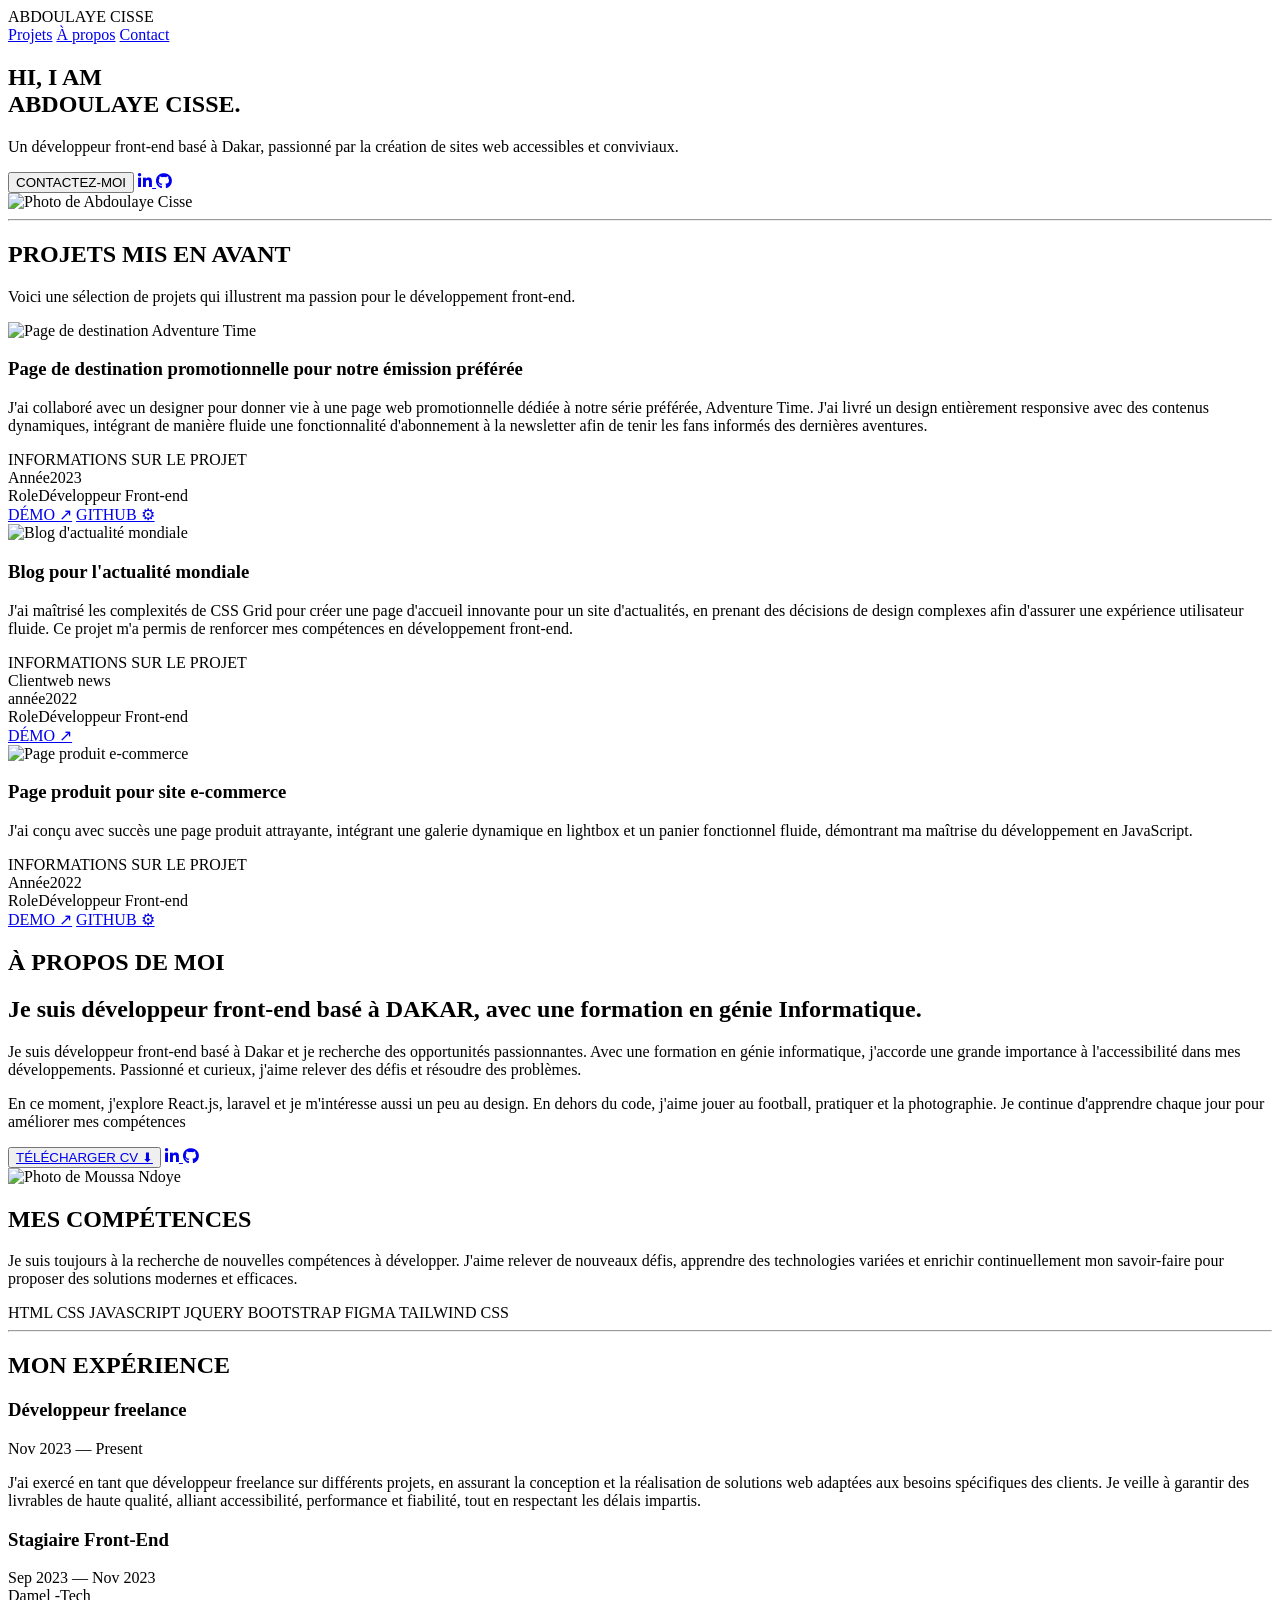
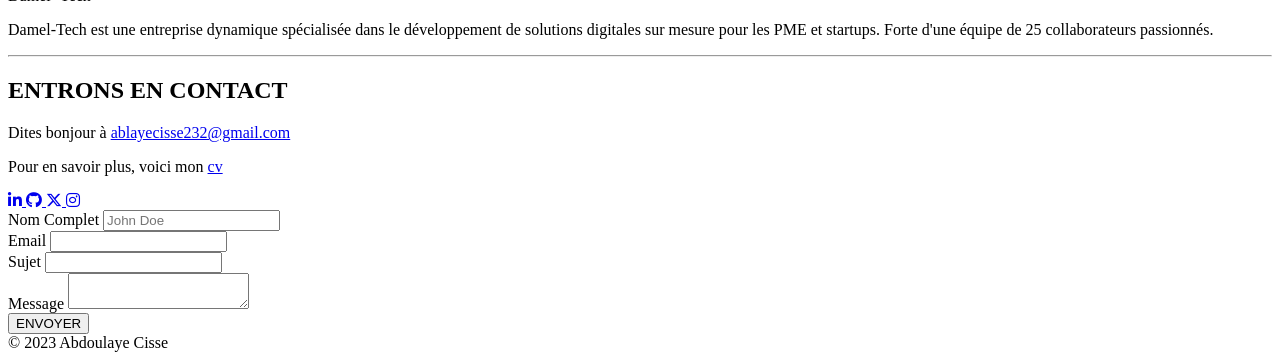
==== index.html @ 1b661cbc "Add files via upload" ====
<!DOCTYPE html>
<html lang="fr">
<head>
<meta charset="UTF-8">
<meta name="viewport" content="width=device-width, initial-scale=1">
<title>Moussa Ndoye — Développeur Front-end</title>
<link rel="preconnect" href="https://fonts.googleapis.com">
<link rel="preconnect" href="https://fonts.gstatic.com" crossorigin>
<link href="https://fonts.googleapis.com/css2?family=Anton&family=Inter:wght@400;500;600&display=swap" rel="stylesheet">
<link rel="stylesheet" href="style.css">
<link rel="stylesheet" href="https://cdnjs.cloudflare.com/ajax/libs/font-awesome/6.5.0/css/all.min.css"> 
</head>
<body>

<header>
  <div class="brand">ABDOULAYE CISSE</div>
  <nav>
    <a href="#projets">Projets</a>
    <a href="#À propos">À propos</a>
    <a href="#contact">Contact</a>
  </nav>
</header>

<section class="hero">
  <div>
    <h1>HI, I AM<br>ABDOULAYE CISSE.</h1>
    <p>Un développeur front-end basé à Dakar, passionné par la création de sites web accessibles et conviviaux.</p>
    <div class="hero-actions">
      <button class="btn">CONTACTEZ-MOI</button>
      <span class="dot"></span>
      <a href="#"> <i class="fa-brands fa-linkedin-in"></i> </a>
      <a href="#"> <i class="fa-brands fa-github"></i> </a>
    </div>
  </div>
  <div class="hero-photo">
    <img src="photo.jpeg" alt="Photo de Abdoulaye Cisse">
  </div>
</section>

<hr class="divider">

<section class="section" id="projets">
  <div class="section-head">
    <h2>PROJETS MIS EN AVANT</h2>
    <p>Voici une sélection de projets qui illustrent ma passion pour le développement front-end.</p>
  </div>

  <div class="project">
    <div class="project-img">
      <img src="projet1.png" alt="Page de destination Adventure Time">
    </div>
    <div class="project-info">
      <h3>Page de destination promotionnelle pour notre émission préférée</h3>
      <p>J'ai collaboré avec un designer pour donner vie à une page web promotionnelle dédiée à notre série préférée, Adventure Time. J'ai livré un design entièrement responsive avec des contenus dynamiques, intégrant de manière fluide une fonctionnalité d'abonnement à la newsletter afin de tenir les fans informés des dernières aventures.</p>
      <div class="meta-label">INFORMATIONS SUR LE PROJET</div>
      <div class="meta-row"><span>Année</span><span>2023</span></div>
      <div class="meta-row"><span>Role</span><span>Développeur Front-end</span></div>
      <div class="links">
        <a href="#">DÉMO ↗</a>
        <a href="#">GITHUB ⚙</a>
      </div>
    </div>
  </div>

  <div class="project">
    <div class="project-img">
      <img src="projet2.png" alt="Blog d'actualité mondiale">
    </div>
    <div class="project-info">
      <h3>Blog pour l'actualité mondiale</h3>
      <p>J'ai maîtrisé les complexités de CSS Grid pour créer une page d'accueil innovante pour un site d'actualités, en prenant des décisions de design complexes afin d'assurer une expérience utilisateur fluide. Ce projet m'a permis de renforcer mes compétences en développement front-end.</p>
      <div class="meta-label">INFORMATIONS SUR LE PROJET</div>
      <div class="meta-row"><span>Client</span><span>web news</span></div>
      <div class="meta-row"><span>année</span><span>2022</span></div>
      <div class="meta-row"><span>Role</span><span>Développeur Front-end</span></div>
      <div class="links"><a href="#">DÉMO ↗</a></div>
    </div>
  </div>

  <div class="project">
    <div class="project-img">
      <img src="projet3.png" alt="Page produit e-commerce">
    </div>
    <div class="project-info">
      <h3>Page produit pour site e-commerce</h3>
      <p>J'ai conçu avec succès une page produit attrayante, intégrant une galerie dynamique en lightbox et un panier fonctionnel fluide, démontrant ma maîtrise du développement en JavaScript.</p>
      <div class="meta-label">INFORMATIONS SUR LE PROJET</div>
      <div class="meta-row"><span>Année</span><span>2022</span></div>
      <div class="meta-row"><span>Role</span><span>Développeur Front-end</span></div>
      <div class="links">
        <a href="#">DEMO ↗</a>
        <a href="#">GITHUB ⚙</a>
      </div>
    </div>
  </div>
</section>



<section class="about-hero" id="À propos">
  <div class="about-hero-text">
    <h1>À PROPOS DE MOI</h1>
  </div>
  <div class="about-hero-right">
    <h2>Je suis développeur front-end basé à DAKAR, avec une formation en génie Informatique.</h2>
    <p>Je suis développeur front-end basé à Dakar et je recherche des opportunités passionnantes. Avec une formation en génie informatique, j'accorde une grande importance à l'accessibilité dans mes développements. Passionné et curieux, j'aime relever des défis et résoudre des problèmes.</p>
    <p>En ce moment, j'explore React.js, laravel et je m'intéresse aussi un peu au design. En dehors du code, j'aime jouer au football, pratiquer et la photographie. Je continue d'apprendre chaque jour pour améliorer mes compétences</p>
    <div class="about-actions">
      <button class="btn"><a href="#">TÉLÉCHARGER CV ⬇</a></button>
      <a href="#"> <i class="fa-brands fa-linkedin-in"></i> </a>
      <a href="#"> <i class="fa-brands fa-github"></i> </a>
    </div>
  </div>
</section>

<div class="about-photo">
  <img src="photo-apropos.jpeg" alt="Photo de Moussa Ndoye">
</div>

<section class="section skills">
  <div class="skills-head">
    <h2>MES COMPÉTENCES</h2>
    <p>Je suis toujours à la recherche de nouvelles compétences à développer. J'aime relever de nouveaux défis, apprendre des technologies variées et enrichir continuellement mon savoir-faire pour proposer des solutions modernes et efficaces.</p>
  </div>
  <div class="skills-list">
    <span class="tag">HTML</span>
    <span class="tag">CSS</span>
    <span class="tag">JAVASCRIPT</span>
    <span class="tag">JQUERY</span>
    <span class="tag">BOOTSTRAP</span>
    <span class="tag">FIGMA</span>
    <span class="tag">TAILWIND CSS</span>
  </div>
</section>

<hr class="divider">

<section class="section experience">
  <h2>MON EXPÉRIENCE</h2>
  <div class="exp-list">
    <div class="exp-item">
      <div class="exp-top">
        <h3>Développeur freelance</h3>
        <span class="exp-date">Nov 2023 — Present</span>
      </div>
      <p>J'ai exercé en tant que développeur freelance sur différents projets, en assurant la conception et la réalisation de solutions web adaptées aux besoins spécifiques des clients. Je veille à garantir des livrables de haute qualité, alliant accessibilité, performance et fiabilité, tout en respectant les délais impartis.</p>
    </div>
    <div class="exp-item">
      <div class="exp-top">
        <h3>Stagiaire Front-End</h3>
        <span class="exp-date">Sep 2023 — Nov 2023</span>
      </div>
      <div class="exp-company">Damel -Tech</div>
      <p>Damel-Tech est une entreprise dynamique spécialisée dans le développement de solutions digitales sur mesure pour les PME et startups. Forte d'une équipe de 25 collaborateurs passionnés.</p>
    </div>
  </div>
</section>

<hr class="divider">

<section class="section contact" id="contact">
  <div>
    <h2>ENTRONS EN CONTACT</h2>
    <p>Dites bonjour à <a class="mail" href="mailto:moussandoye@gmail.com">ablayecisse232@gmail.com</a></p>
    <p>Pour en savoir plus, voici mon <a href="#" style="text-decoration:underline;">cv</a></p>
    <div class="social-row">
     <a href="#"> <i class="fa-brands fa-linkedin-in"></i> </a>
      <a href="#"> <i class="fa-brands fa-github"></i> </a>
     <a href="#"> <i class="fa-brands fa-x-twitter"></i> </a>
      <a href="#"> <i class="fa-brands fa-instagram"></i> </a>
    </div>
  </div>
  <form onsubmit="return false;">
    <div>
      <label for="name">Nom Complet</label>
      <input id="name" type="text" placeholder="John Doe">
    </div>
    <div>
      <label for="email">Email</label>
      <input id="email" type="email">
    </div>
    <div>
      <label for="subject">Sujet</label>
      <input id="subject" type="text">
    </div>
    <div>
      <label for="message">Message</label>
      <textarea id="message"></textarea>
    </div>
    <button class="btn" type="submit">ENVOYER</button>
  </form>
</section>



  




<footer>© 2023 Abdoulaye Cisse</footer>

</body>
</html>
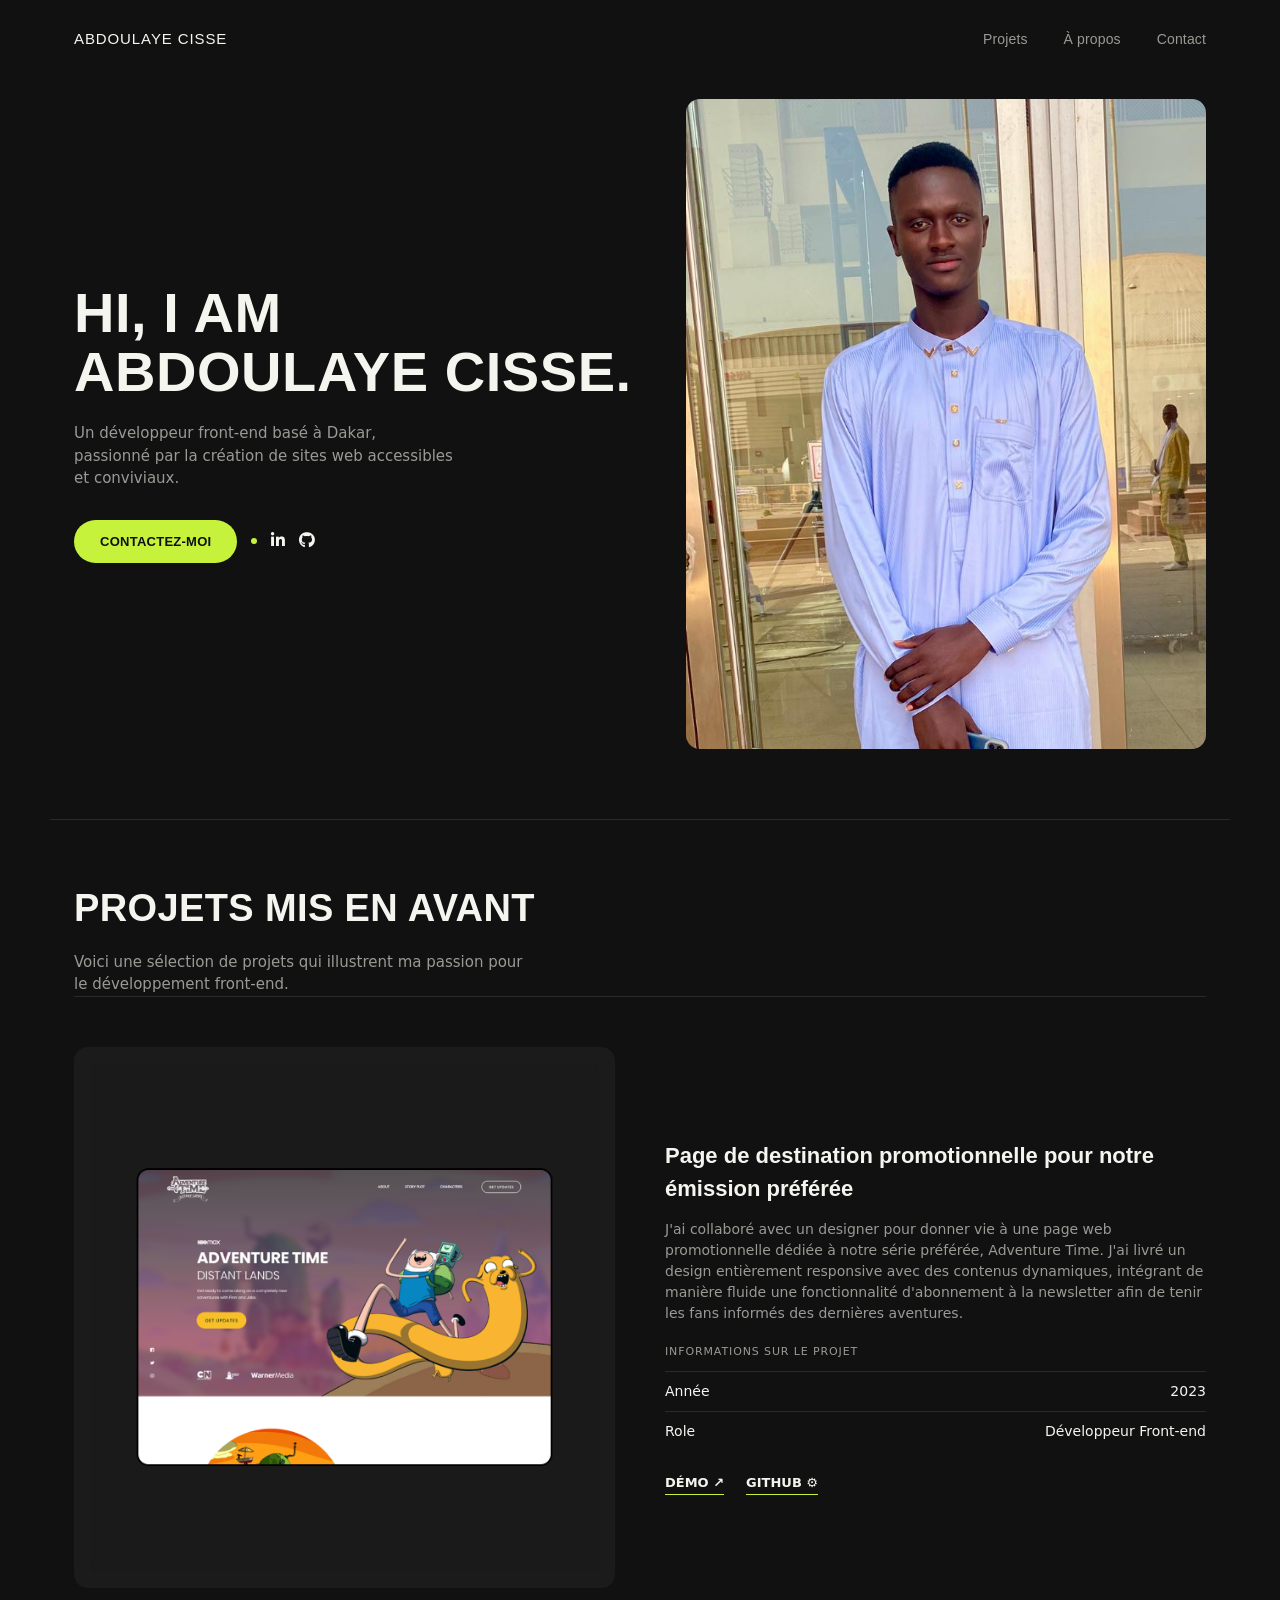
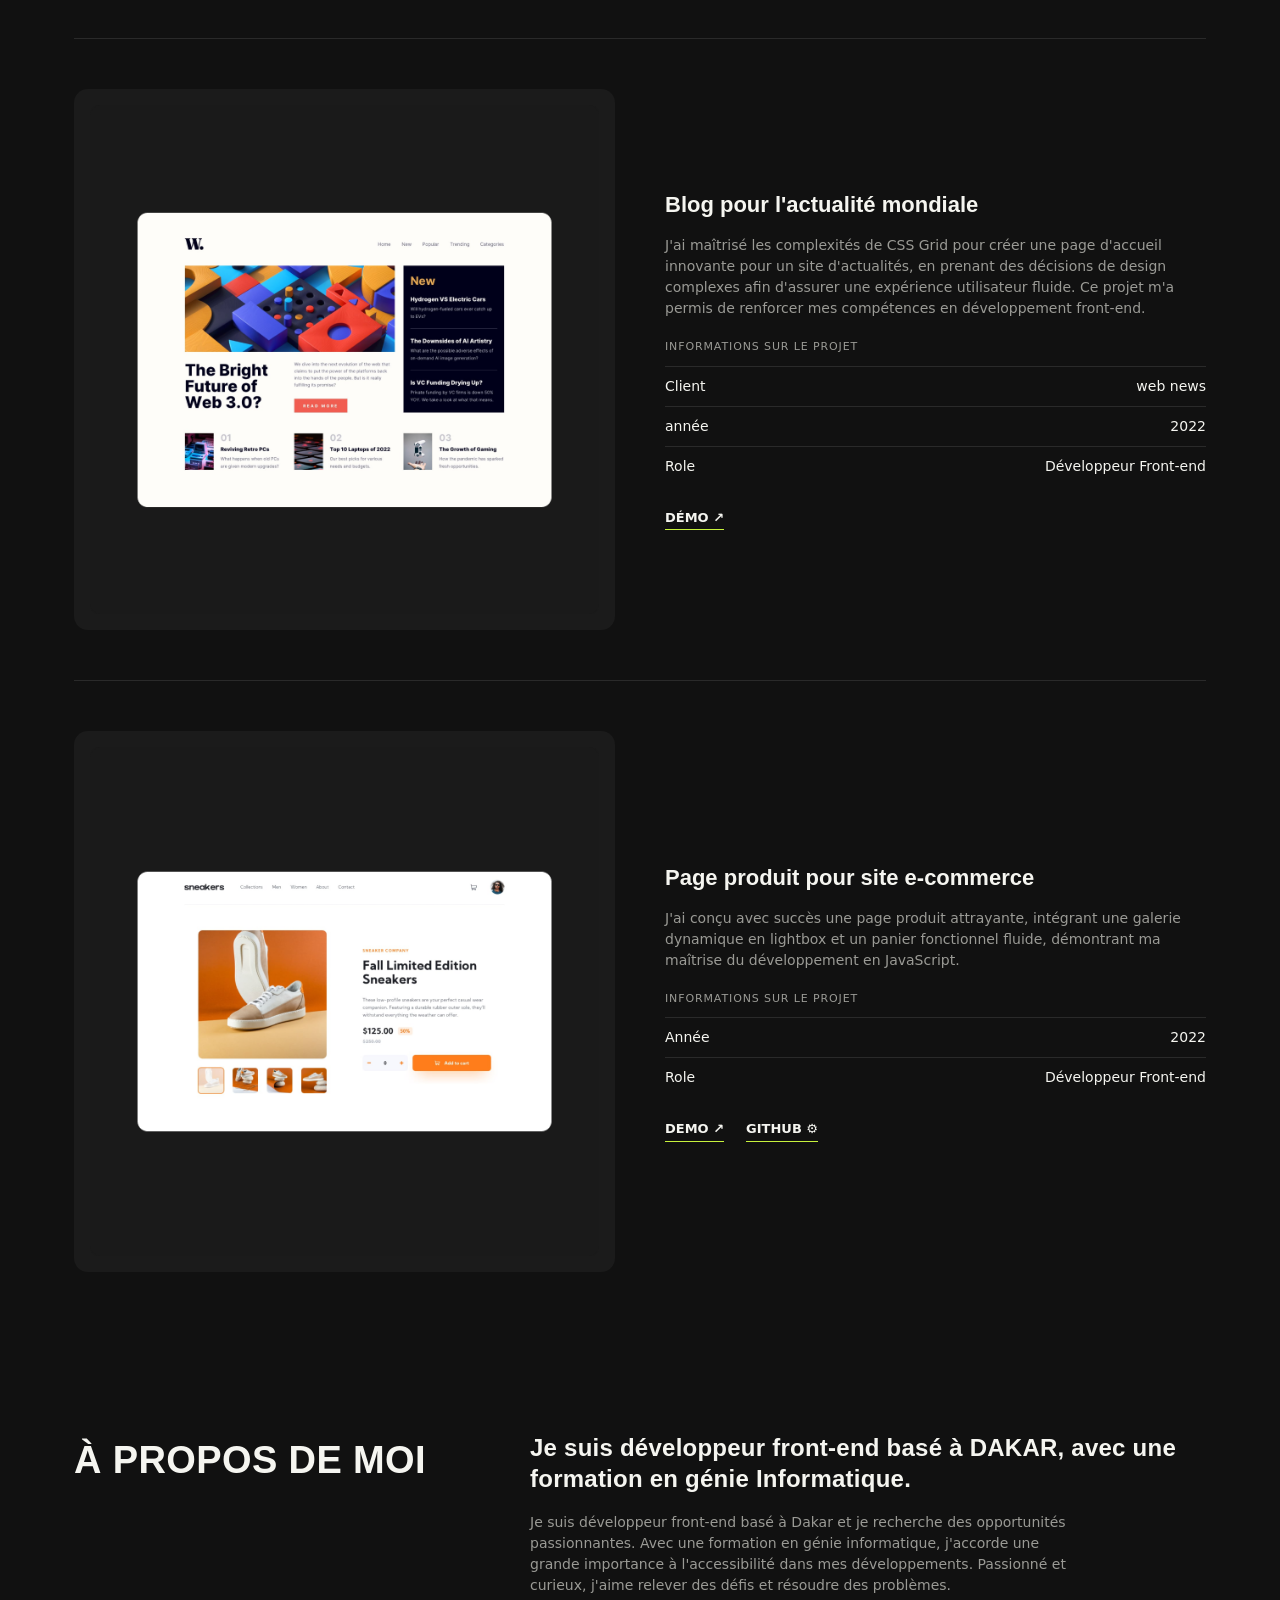
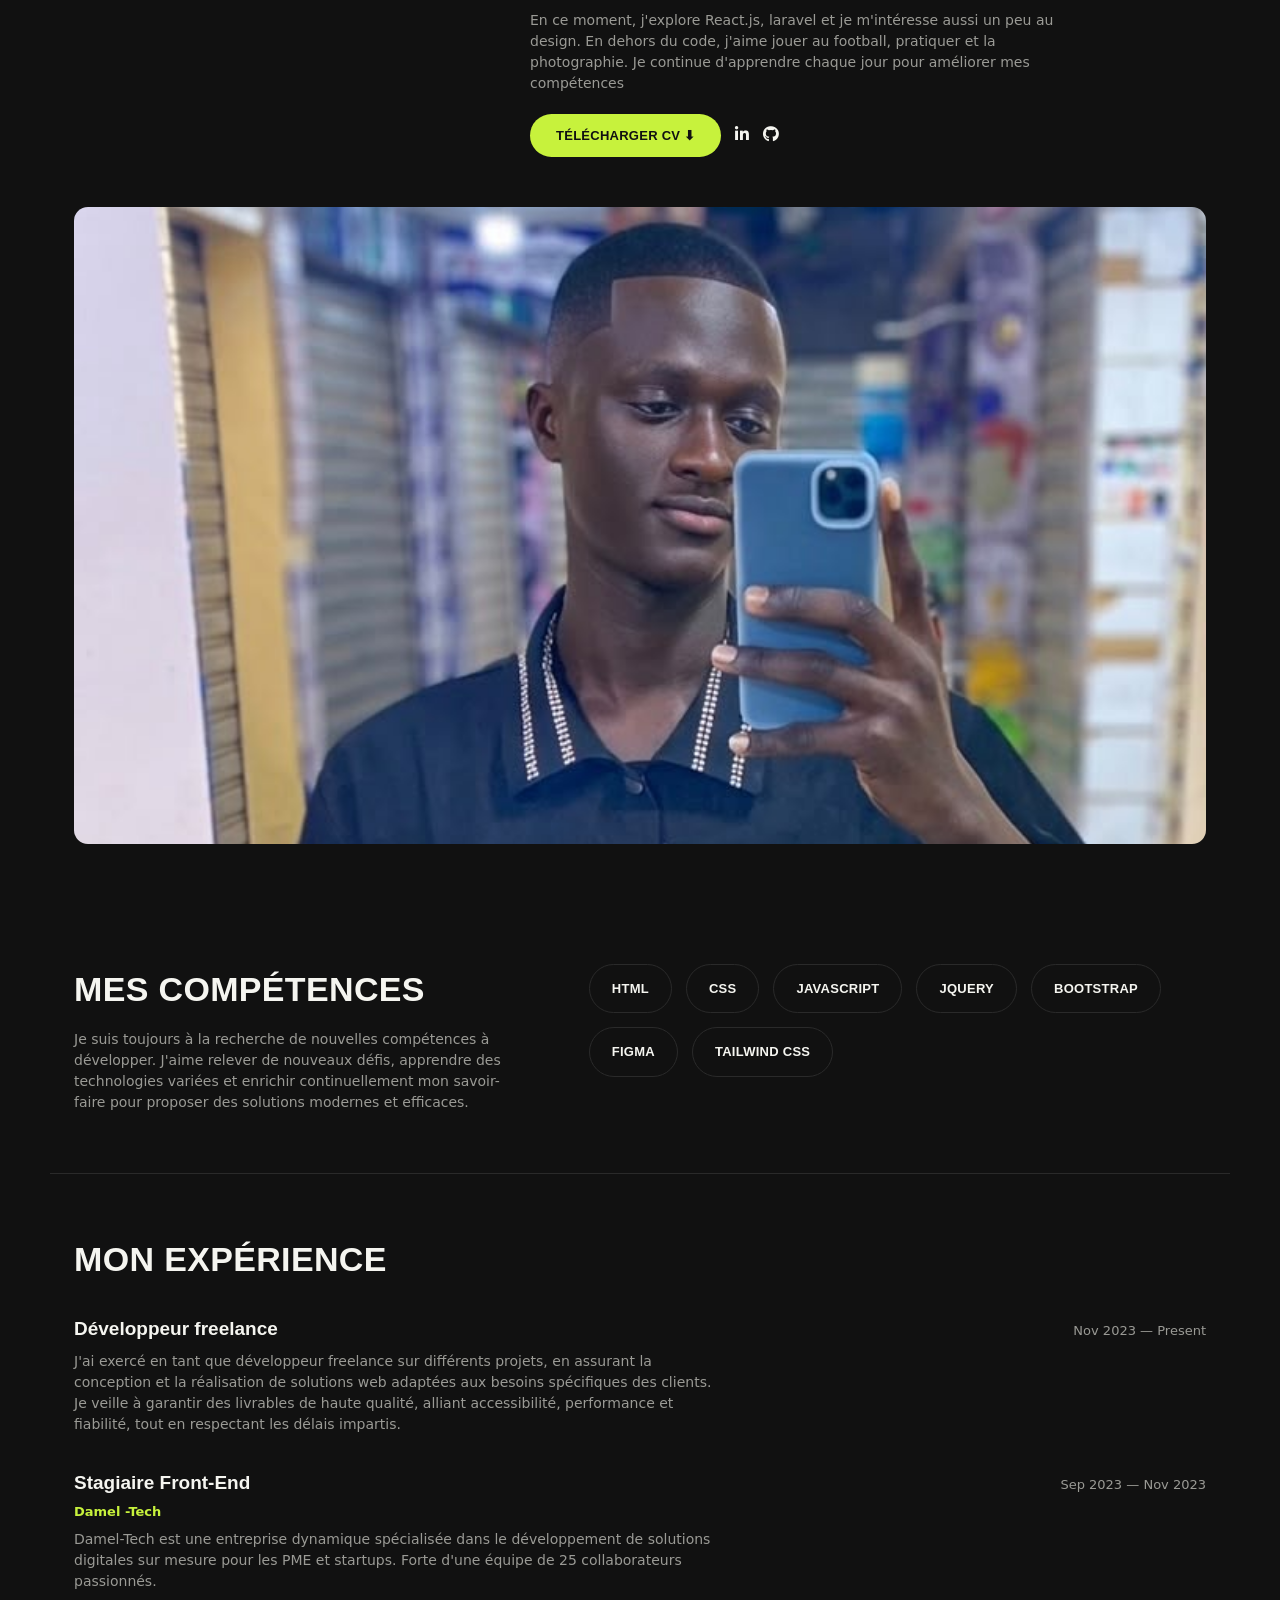
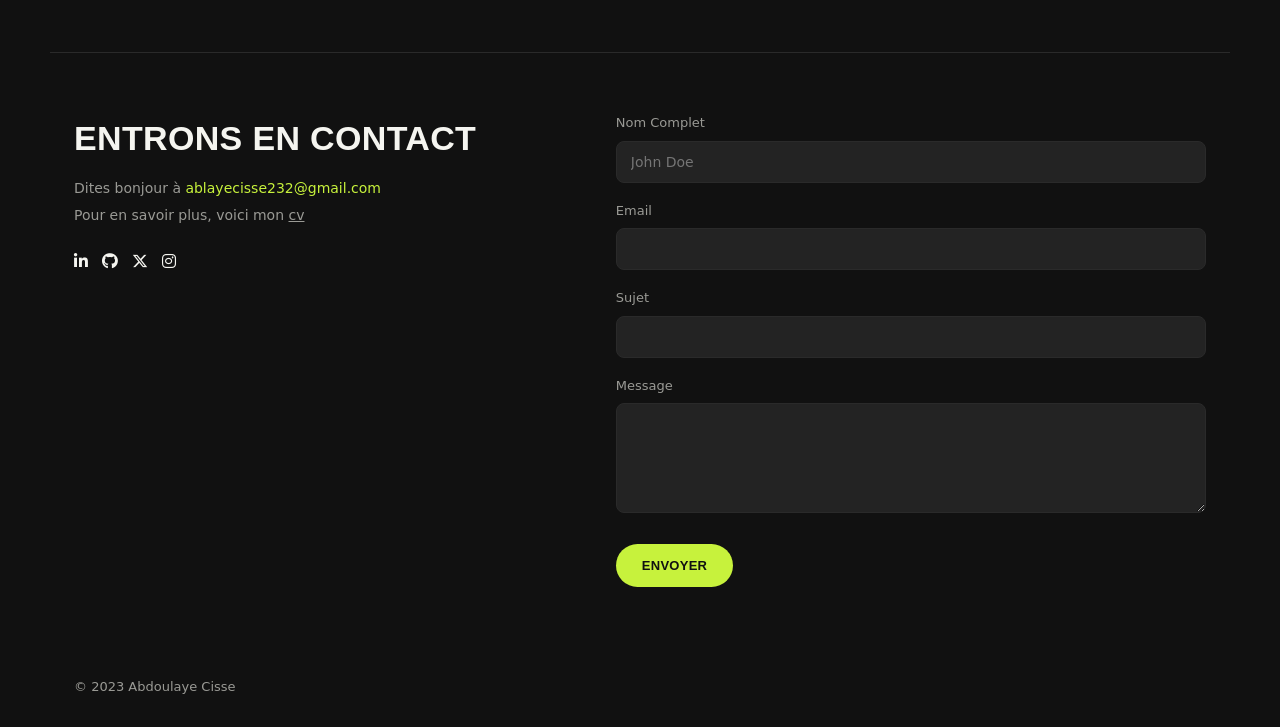
==== commit 8099482f: "Update index.html" ====
--- a/index.html
+++ b/index.html
@@ -3,7 +3,7 @@
 <head>
 <meta charset="UTF-8">
 <meta name="viewport" content="width=device-width, initial-scale=1">
-<title>Moussa Ndoye — Développeur Front-end</title>
+<title>Abdoulaye Cissé — Développeur Front-end</title>
 <link rel="preconnect" href="https://fonts.googleapis.com">
 <link rel="preconnect" href="https://fonts.gstatic.com" crossorigin>
 <link href="https://fonts.googleapis.com/css2?family=Anton&family=Inter:wght@400;500;600&display=swap" rel="stylesheet">
@@ -201,4 +201,4 @@
 <footer>© 2023 Abdoulaye Cisse</footer>
 
 </body>
-</html>+</html>
--- a/style.css
+++ b/style.css
@@ -0,0 +1,200 @@
+:root{
+  --bg:#111111;
+  --bg-panel:#1b1b1b;
+  --bg-input:#232323;
+  --text:#f5f5f0;
+  --muted:#9a9a95;
+  --accent:#c7f23c;
+  --line:#2a2a2a;
+}
+*{box-sizing:border-box;margin:0;padding:0;}
+body{
+  background:var(--bg);
+  color:var(--text);
+  font-family:'Inter',system-ui,sans-serif;
+  line-height:1.5;
+}
+h1,h2,.brand,nav a{
+  font-family:'Anton',sans-serif;
+  letter-spacing:0.01em;
+}
+a{color:inherit;text-decoration:none;}
+img{max-width:100%;display:block;}
+
+header{
+  display:flex;justify-content:space-between;align-items:center;
+  padding:28px 24px;max-width:1180px;margin:0 auto;
+}
+.brand{font-size:15px;letter-spacing:0.06em;}
+nav{display:flex;gap:36px;font-size:14px;color:var(--muted);}
+nav a:hover{color:var(--text);}
+
+.hero{
+  display:grid;grid-template-columns:1.1fr 1fr;gap:40px;
+  max-width:1180px;margin:0 auto;padding:20px 24px 70px;
+  align-items:center;
+}
+.hero h1{font-size:56px;line-height:1.05;}
+.hero p{color:var(--muted);margin-top:20px;max-width:380px;font-size:15px;}
+.hero-actions{display:flex;align-items:center;gap:14px;margin-top:30px;}
+
+.dot{width:6px;height:6px;border-radius:50%;background:var(--accent);}
+
+.hero-photo{
+  background:#d9d9d9;border-radius:14px;overflow:hidden;
+  aspect-ratio:4/5;
+}
+.hero-photo img{width:100%;height:100%;object-fit:cover;}
+
+
+
+.section{padding:70px 24px;max-width:1180px;margin:0 auto;}
+.section-head h2{font-size:38px;margin-bottom:14px;}
+.section-head p{color:var(--muted);font-size:15px;max-width:460px;}
+
+.project{
+  display:grid;grid-template-columns:1fr 1fr;gap:50px;
+  align-items:center;padding:50px 0;border-top:1px solid var(--line);
+}
+.project:first-of-type{border-top:none;padding-top:40px;}
+.project-img{
+  background:var(--bg-panel);border-radius:14px;padding:16px;
+}
+.project-img img{border-radius:6px;width:100%;}
+.project-info h3{
+  font-family:'Inter',sans-serif;font-weight:600;font-size:22px;
+  margin-bottom:14px;
+}
+.project-info > p{color:var(--muted);font-size:14px;margin-bottom:20px;}
+.meta-label{color:var(--muted);font-size:11px;text-transform:uppercase;letter-spacing:0.08em;margin-bottom:10px;}
+.meta-row{display:flex;justify-content:space-between;font-size:14px;padding:9px 0;border-top:1px solid var(--line);}
+.links{display:flex;gap:22px;margin-top:22px;font-size:13px;font-weight:600;}
+.links a{border-bottom:1px solid var(--accent);padding-bottom:2px;}
+
+.about{
+  display:grid;grid-template-columns:0.9fr 1.4fr;gap:40px;
+}
+.about h2{font-size:34px;line-height:1.15;}
+.about-copy h3{
+  font-family:'Inter',sans-serif;font-weight:600;font-size:20px;
+  margin-bottom:16px;line-height:1.3;
+}
+.about-copy p{color:var(--muted);font-size:14px;margin-bottom:14px;max-width:520px;}
+.about-copy .links{margin-top:18px;}
+
+.contact{display:grid;grid-template-columns:1fr 1.2fr;gap:50px;}
+.contact h2{font-size:34px;margin-bottom:14px;}
+.contact > div:first-child > p{color:var(--muted);font-size:14px;margin-bottom:6px;}
+.contact a.mail{color:var(--accent);}
+.social-row{display:flex;gap:14px;margin-top:24px;}
+form{display:flex;flex-direction:column;gap:18px;}
+label{font-size:13px;color:var(--muted);display:block;margin-bottom:8px;}
+input,textarea{
+  width:100%;background:var(--bg-input);border:1px solid var(--line);
+  border-radius:8px;padding:12px 14px;color:var(--text);font-family:inherit;
+  font-size:14px;
+}
+textarea{resize:vertical;min-height:110px;}
+form .btn{align-self:flex-start;margin-top:6px;}
+
+footer{
+  padding:30px 24px;max-width:1180px;margin:0 auto;
+  color:var(--muted);font-size:13px;
+}
+
+@media (max-width:820px){
+  header{flex-direction:column;gap:16px;text-align:center;}
+  nav{gap:20px;}
+  .hero,.project,.about,.contact{grid-template-columns:1fr;}
+  .hero{padding-top:10px;}
+  .hero h1{font-size:40px;}
+  .hero-photo{order:-1;aspect-ratio:16/10;}
+  .project-img{order:-1;}
+}
+
+
+
+h1,h2,.tag{
+  font-family:'Anton',sans-serif;
+  letter-spacing:0.01em;
+}
+a{color:inherit;text-decoration:none;}
+img{max-width:100%;display:block;}
+
+.about-hero{
+  display:grid;grid-template-columns:0.8fr 1.3fr;gap:40px;
+  max-width:1180px;margin:0 auto;padding:50px 24px 30px;
+  align-items:start;
+}
+.about-hero-text h1{font-size:38px;}
+.about-hero-right h2{
+  font-family:'Inter',sans-serif;font-weight:600;font-size:24px;
+  line-height:1.3;margin-bottom:18px;
+}
+.about-hero-right p{color:var(--muted);font-size:14px;margin-bottom:14px;max-width:560px;}
+.about-actions{display:flex;align-items:center;gap:14px;margin-top:20px;}
+.btn{
+  background:var(--accent);color:#111;font-weight:600;font-size:13px;
+  padding:14px 26px;border-radius:999px;border:none;cursor:pointer;
+  letter-spacing:0.02em;
+}
+.icon-btn{
+  width:38px;height:38px;border-radius:50%;border:1px solid #333;
+  display:flex;align-items:center;justify-content:center;font-size:15px;
+}
+
+.about-photo{
+  max-width:1180px;margin:0 auto;padding:20px 24px 60px;
+}
+.about-photo img{
+  width:100%;background:#d9d9d9;border-radius:14px;
+  aspect-ratio:16/9;object-fit:cover;
+}
+
+.section{padding:60px 24px;max-width:1180px;margin:0 auto;}
+hr.divider{border:none;border-top:1px solid var(--line);max-width:1180px;margin:0 auto;}
+
+.skills{display:grid;grid-template-columns:1fr 1.3fr;gap:40px;align-items:start;}
+.skills-head h2{font-size:34px;margin-bottom:14px;}
+.skills-head p{color:var(--muted);font-size:14px;max-width:440px;}
+.skills-list{display:flex;flex-wrap:wrap;gap:14px;align-content:flex-start;}
+.tag{
+  font-family:'Inter',sans-serif;font-weight:600;font-size:13px;
+  border:1px solid var(--line);border-radius:999px;
+  padding:14px 22px;letter-spacing:0.02em;
+}
+
+.experience h2{font-size:34px;margin-bottom:30px;}
+.exp-list{display:flex;flex-direction:column;gap:34px;}
+.exp-top{display:flex;justify-content:space-between;align-items:baseline;gap:20px;}
+.exp-top h3{
+  font-family:'Inter',sans-serif;font-weight:600;font-size:19px;
+}
+.exp-date{color:var(--muted);font-size:13px;white-space:nowrap;}
+.exp-company{color:var(--accent);font-size:13px;font-weight:600;margin-top:4px;margin-bottom:8px;}
+.exp-item p{color:var(--muted);font-size:14px;max-width:640px;margin-top:8px;}
+
+.contact{display:grid;grid-template-columns:1fr 1.2fr;gap:50px;}
+.contact h2{font-size:34px;margin-bottom:14px;}
+.contact > div:first-child > p{color:var(--muted);font-size:14px;margin-bottom:6px;}
+.contact a.mail{color:var(--accent);}
+.social-row{display:flex;gap:14px;margin-top:24px;}
+form{display:flex;flex-direction:column;gap:18px;}
+label{font-size:13px;color:var(--muted);display:block;margin-bottom:8px;}
+input,textarea{
+  width:100%;background:var(--bg-input);border:1px solid var(--line);
+  border-radius:8px;padding:12px 14px;color:var(--text);font-family:inherit;
+  font-size:14px;
+}
+textarea{resize:vertical;min-height:110px;}
+form .btn{align-self:flex-start;margin-top:6px;}
+
+footer{
+  padding:30px 24px;max-width:1180px;margin:0 auto;
+  color:var(--muted);font-size:13px;
+}
+
+@media (max-width:820px){
+  .about-hero,.skills,.contact{grid-template-columns:1fr;}
+  .exp-top{flex-direction:column;gap:4px;}
+}
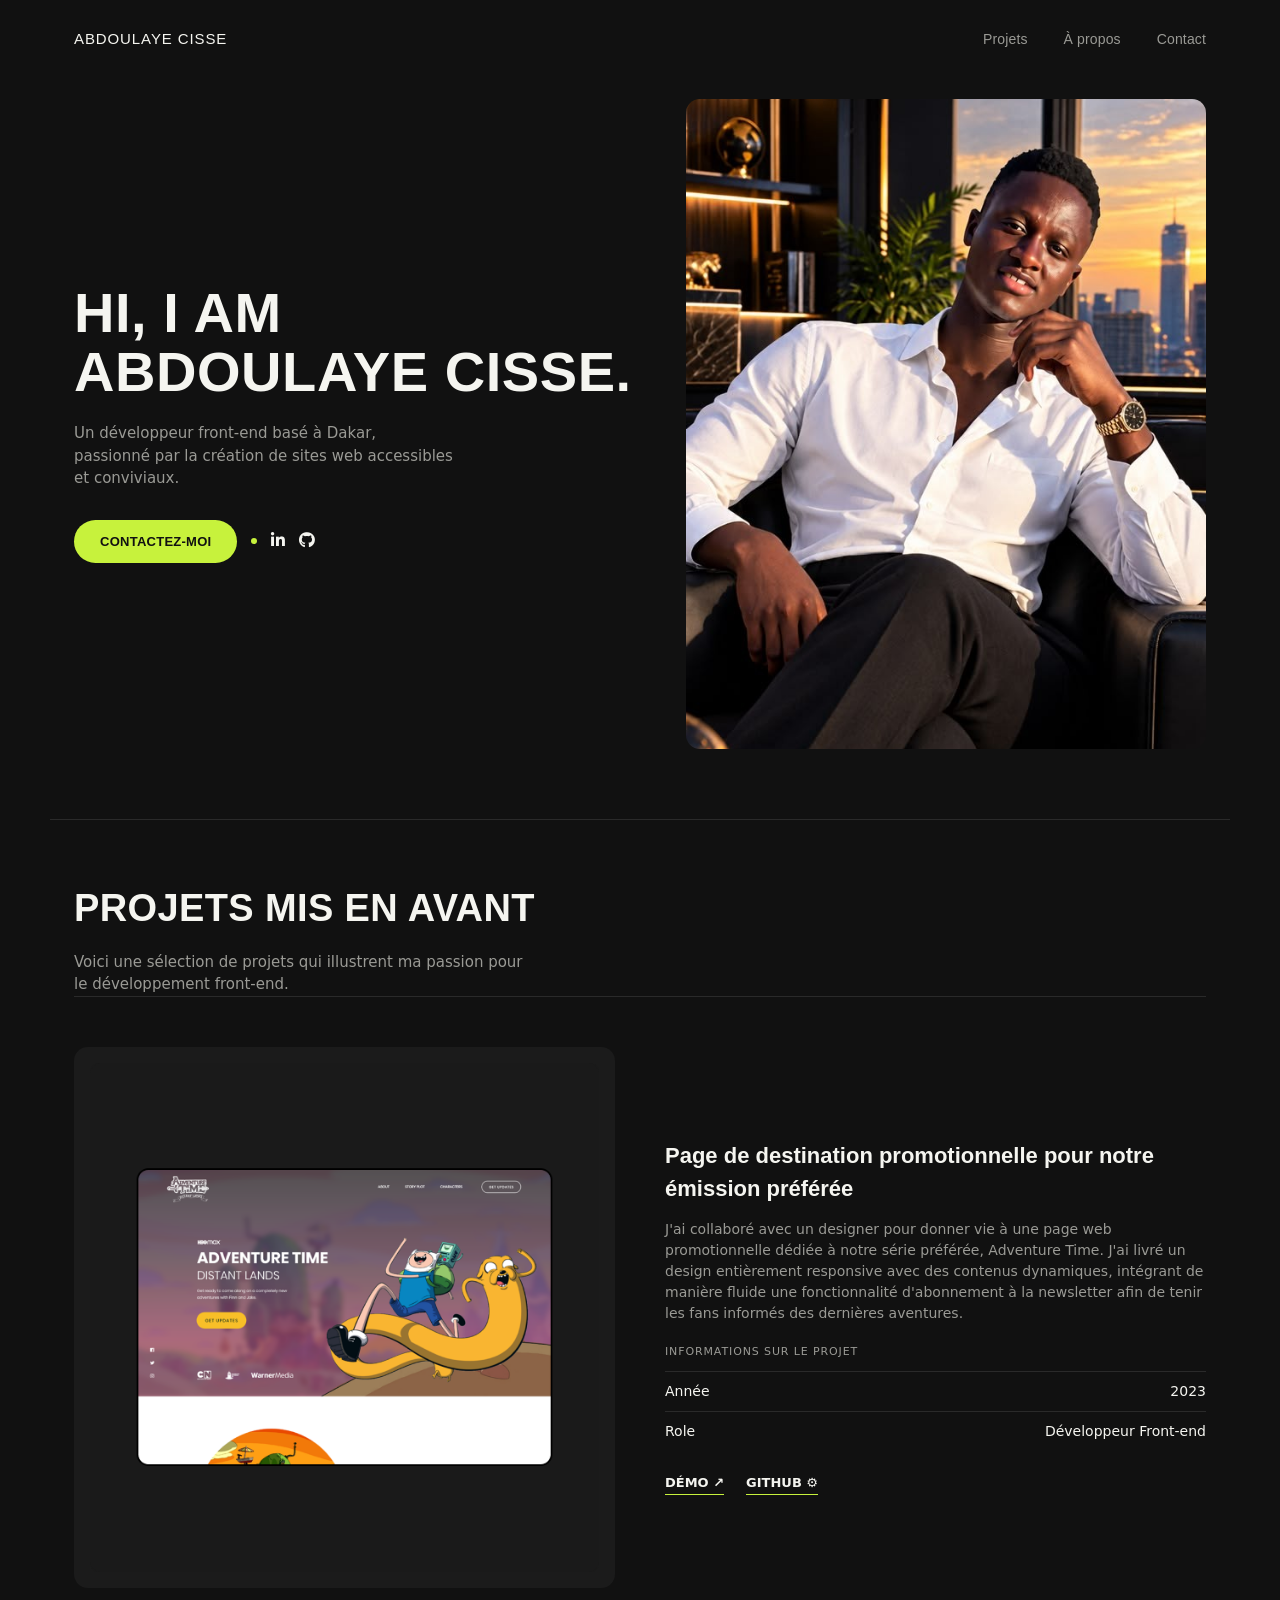
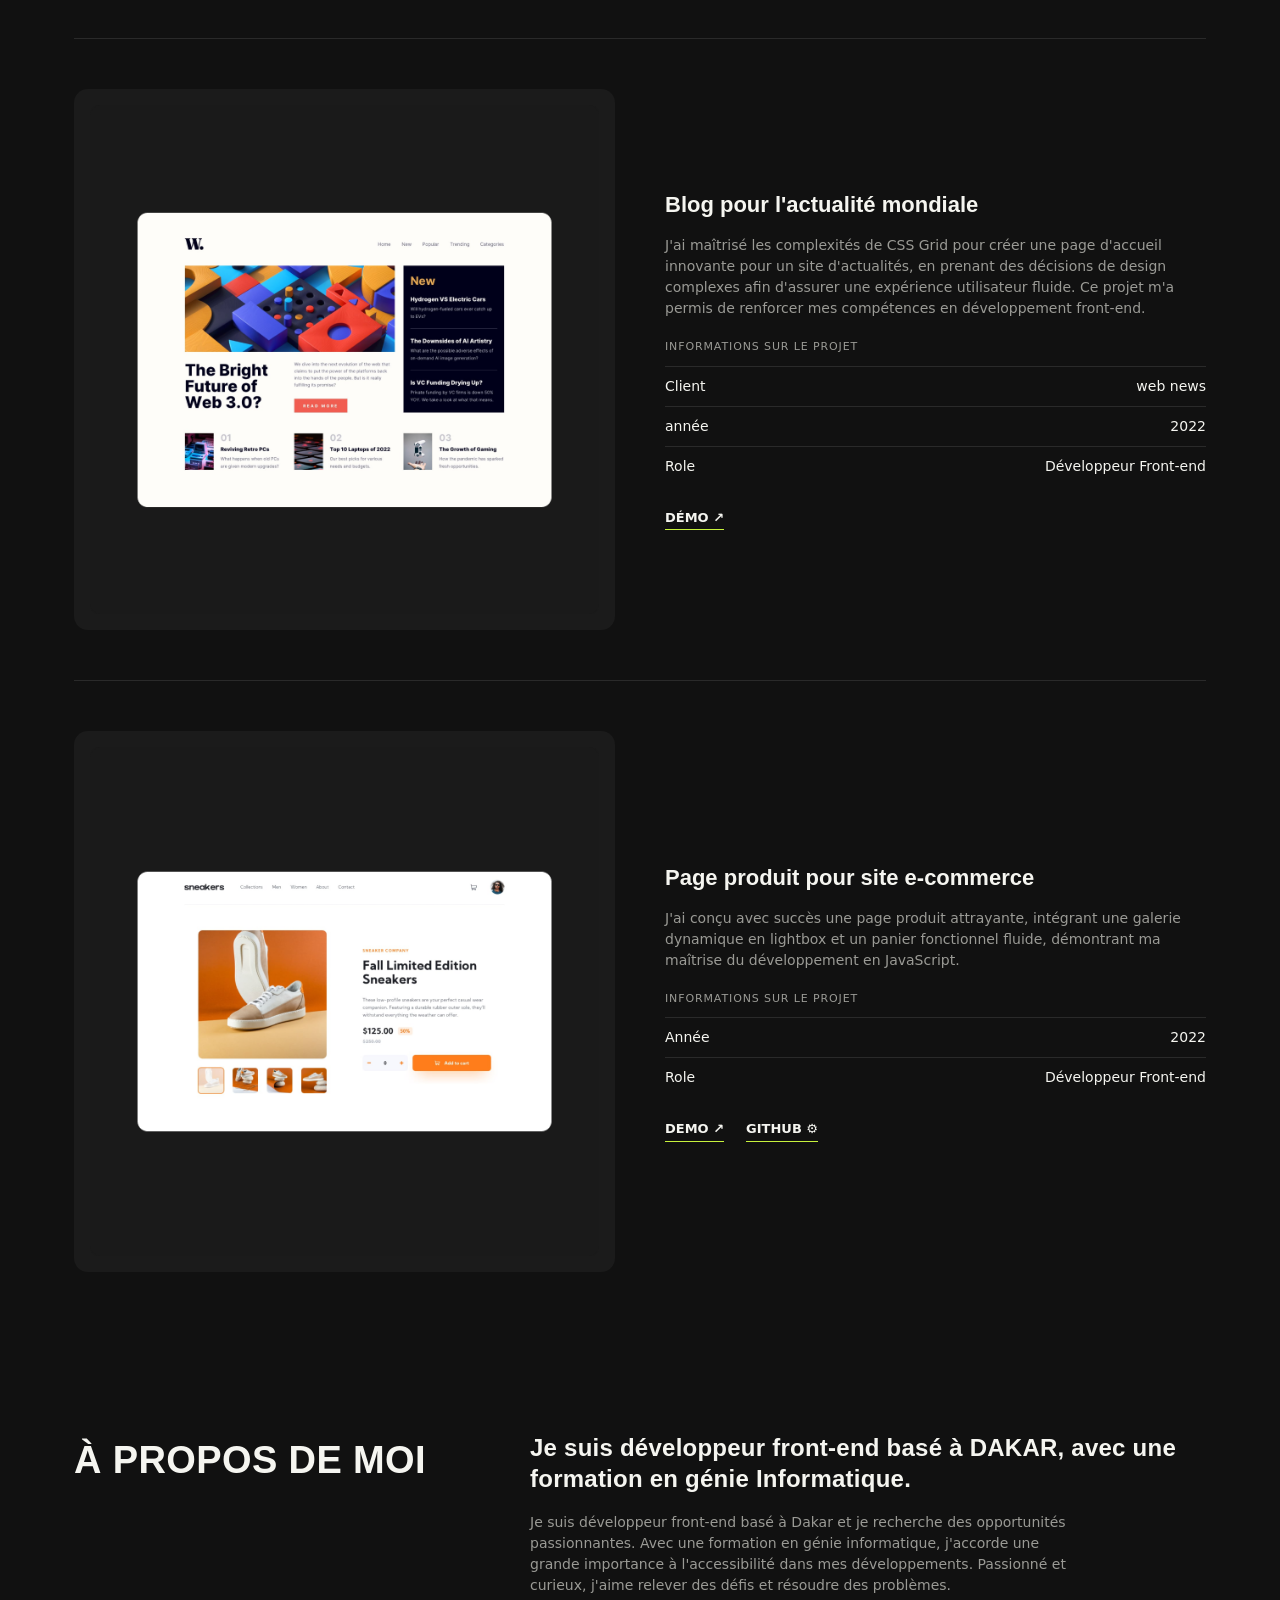
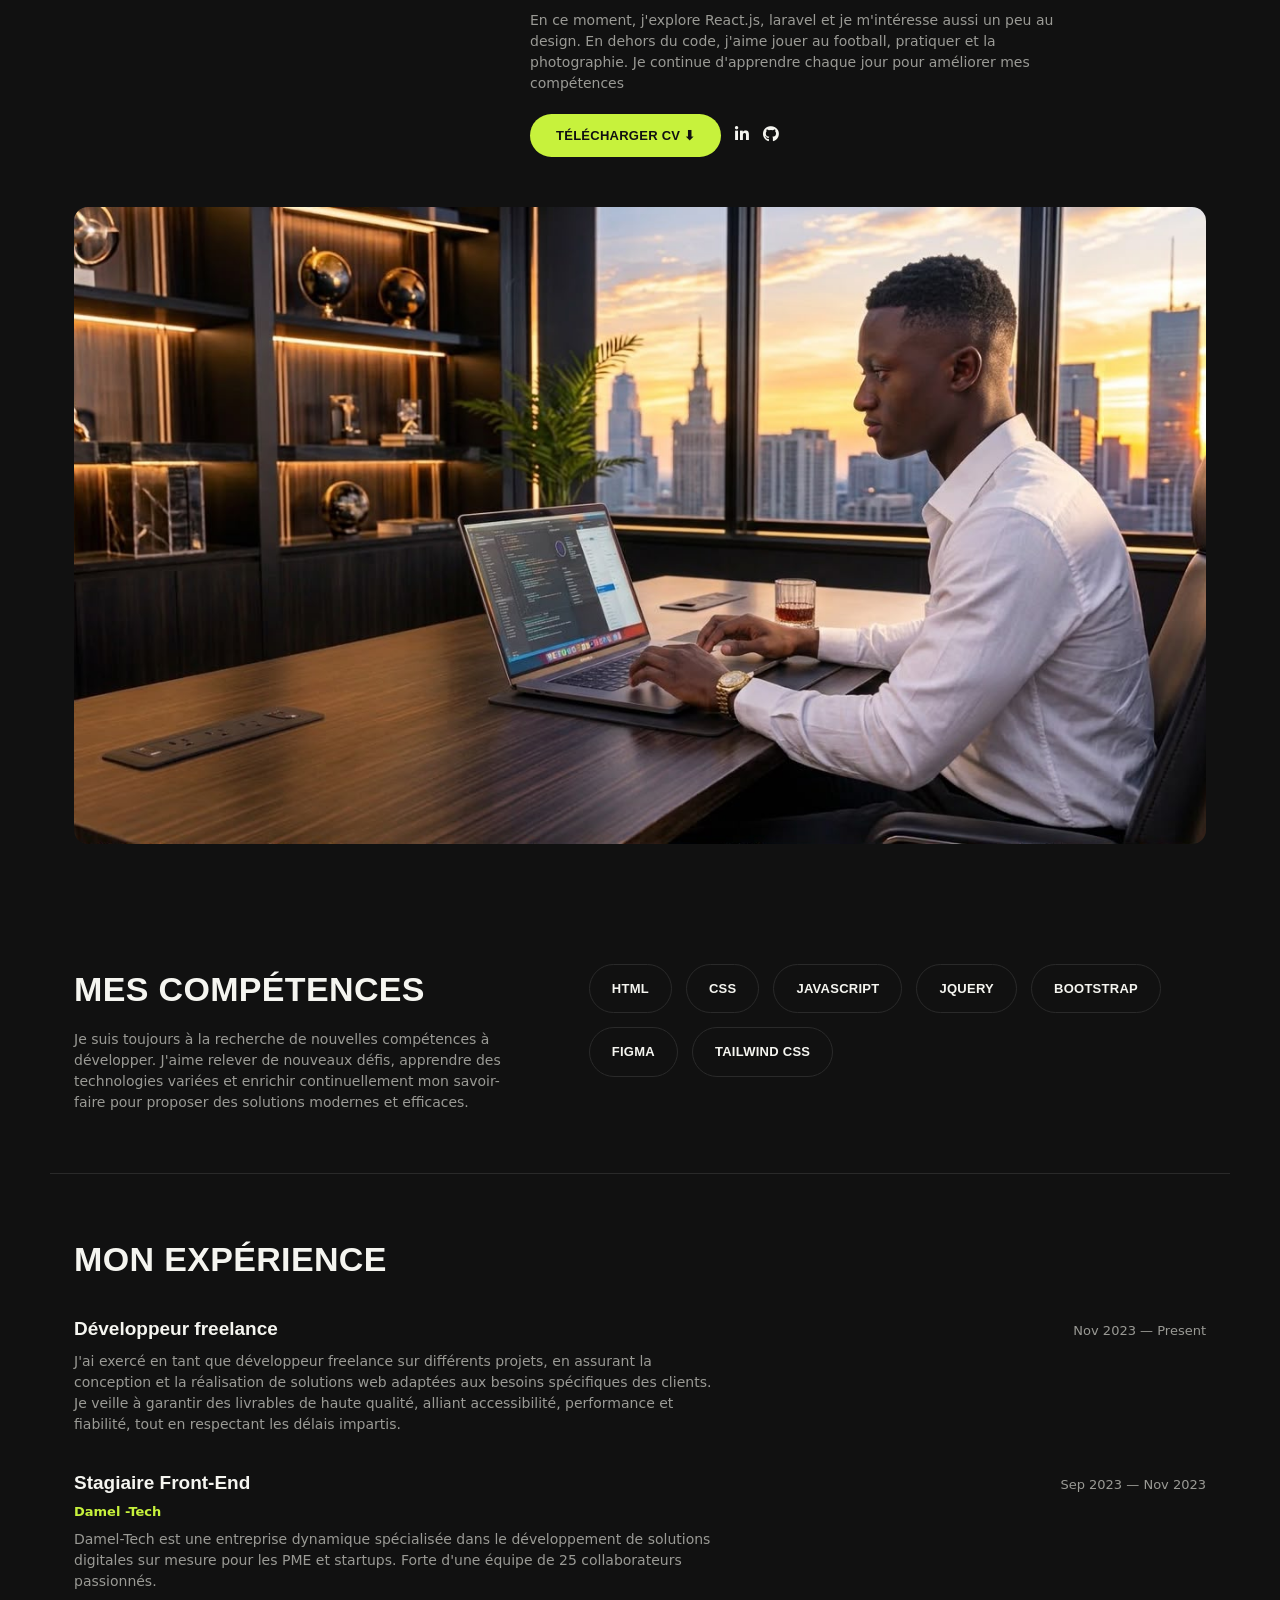
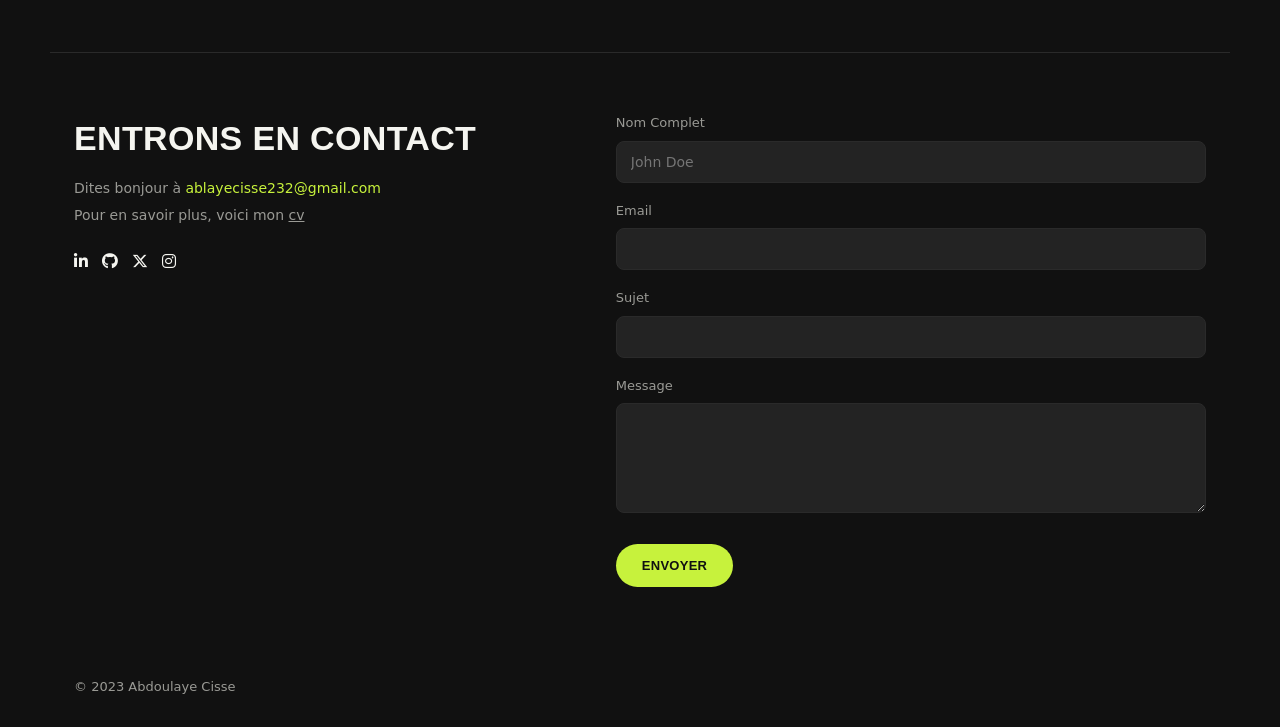
==== commit 6a3e5d3e: "Update index.html" ====
--- a/index.html
+++ b/index.html
@@ -106,7 +106,7 @@
     <p>Je suis développeur front-end basé à Dakar et je recherche des opportunités passionnantes. Avec une formation en génie informatique, j'accorde une grande importance à l'accessibilité dans mes développements. Passionné et curieux, j'aime relever des défis et résoudre des problèmes.</p>
     <p>En ce moment, j'explore React.js, laravel et je m'intéresse aussi un peu au design. En dehors du code, j'aime jouer au football, pratiquer et la photographie. Je continue d'apprendre chaque jour pour améliorer mes compétences</p>
     <div class="about-actions">
-      <button class="btn"><a href="#">TÉLÉCHARGER CV ⬇</a></button>
+     <button class="btn"><a href="CV.html">TÉLÉCHARGER CV ⬇</a></button>
       <a href="#"> <i class="fa-brands fa-linkedin-in"></i> </a>
       <a href="#"> <i class="fa-brands fa-github"></i> </a>
     </div>
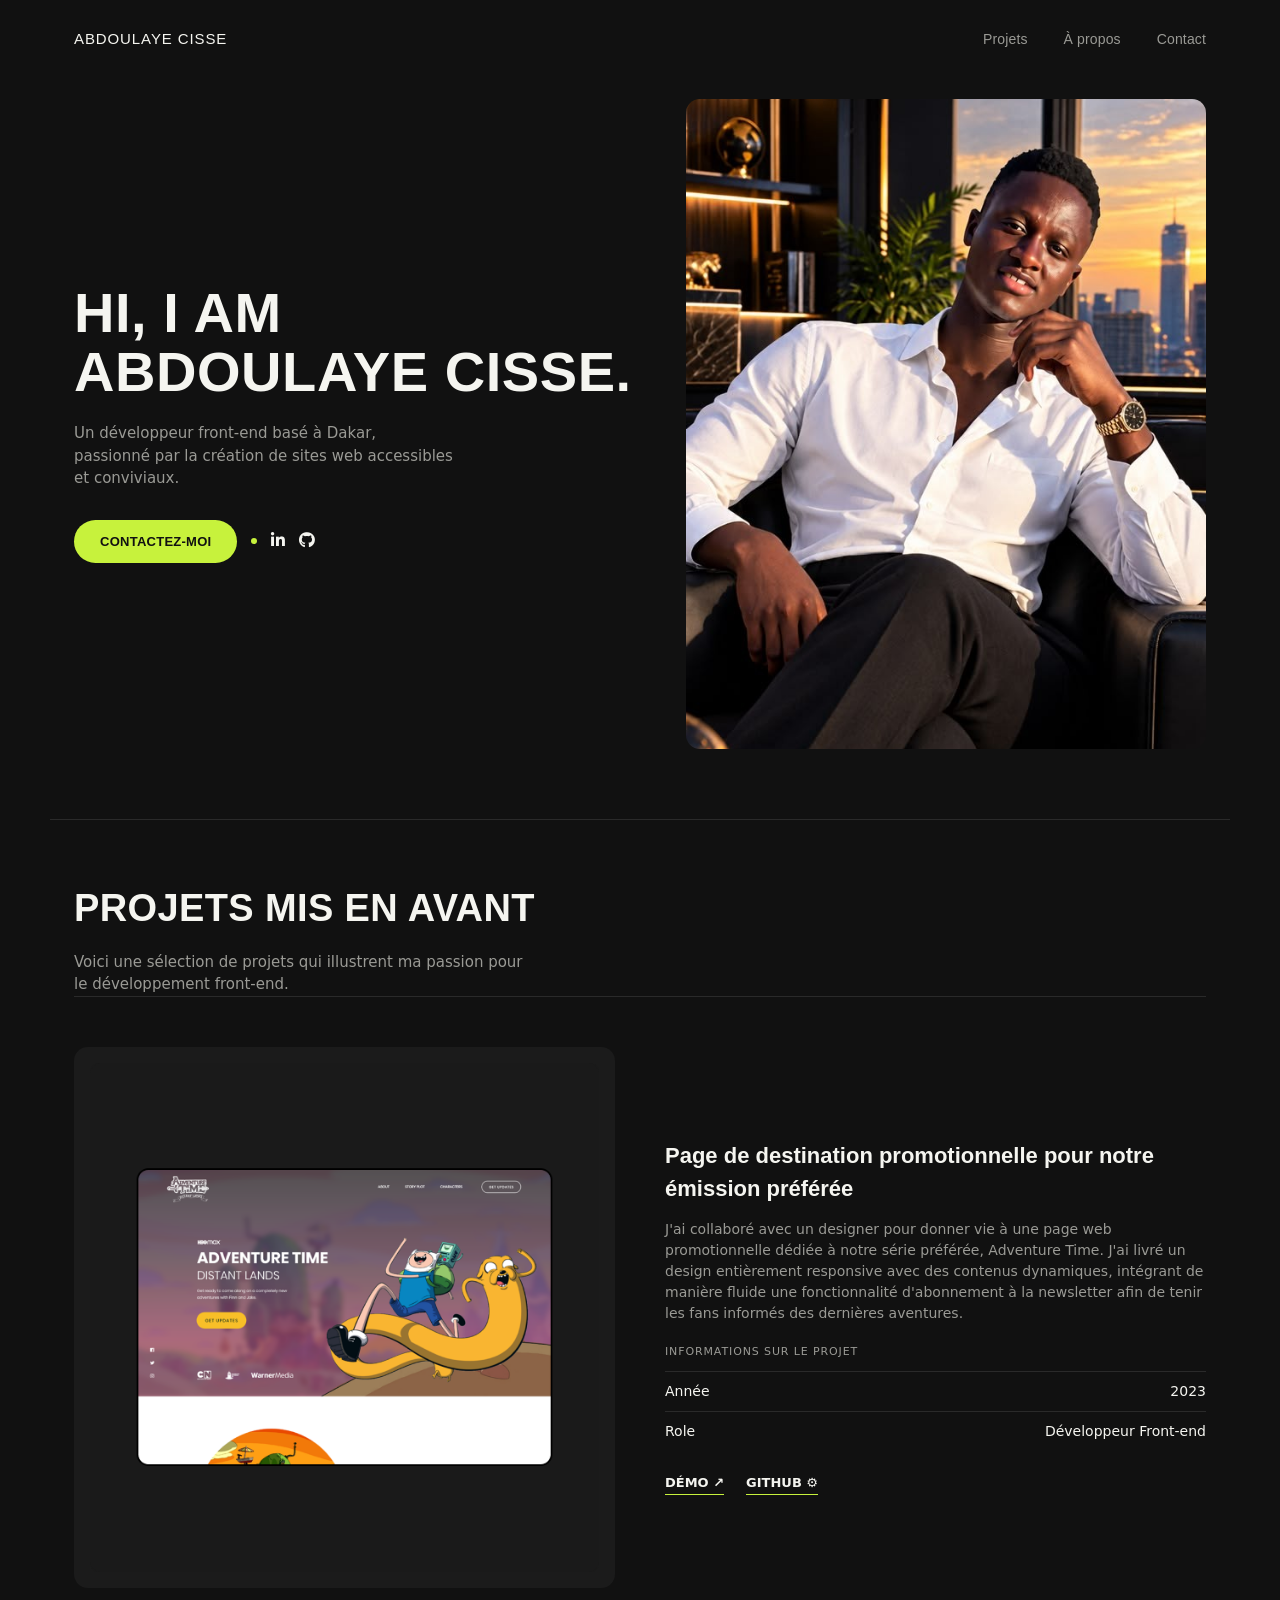
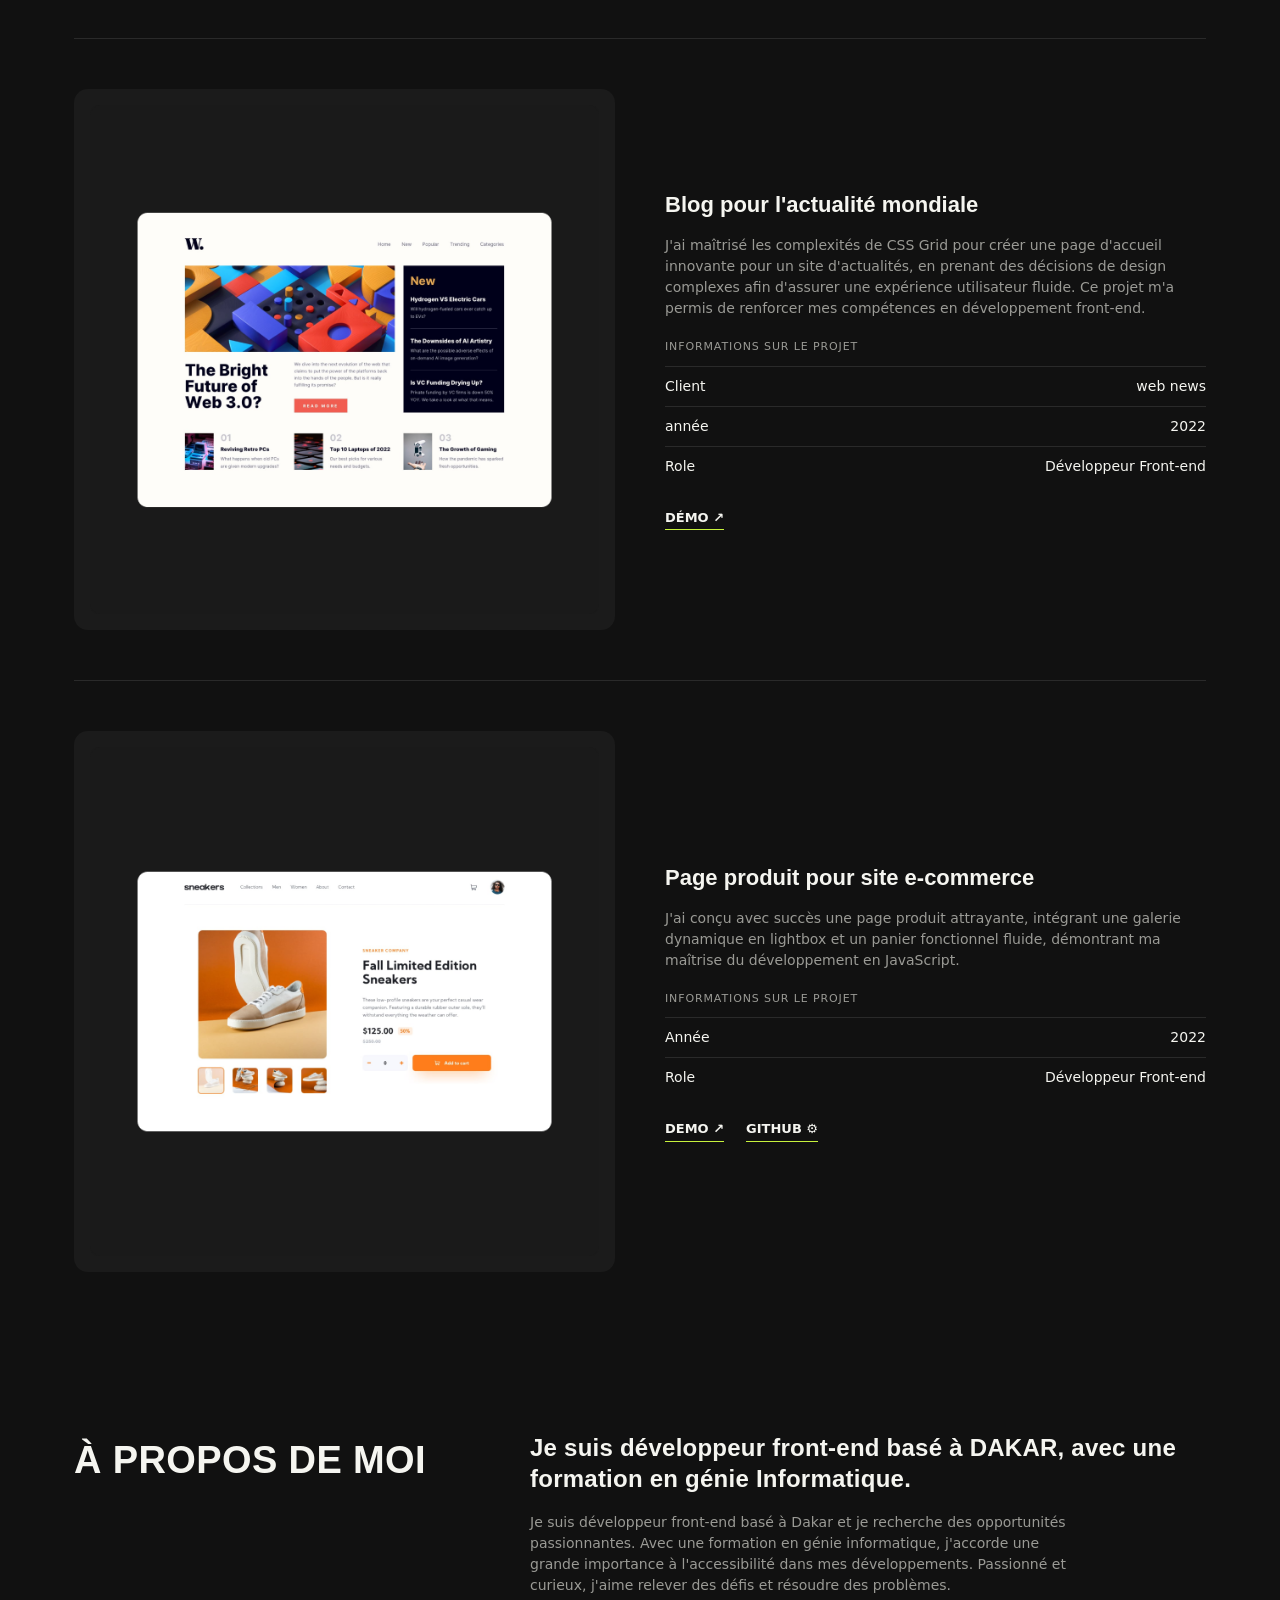
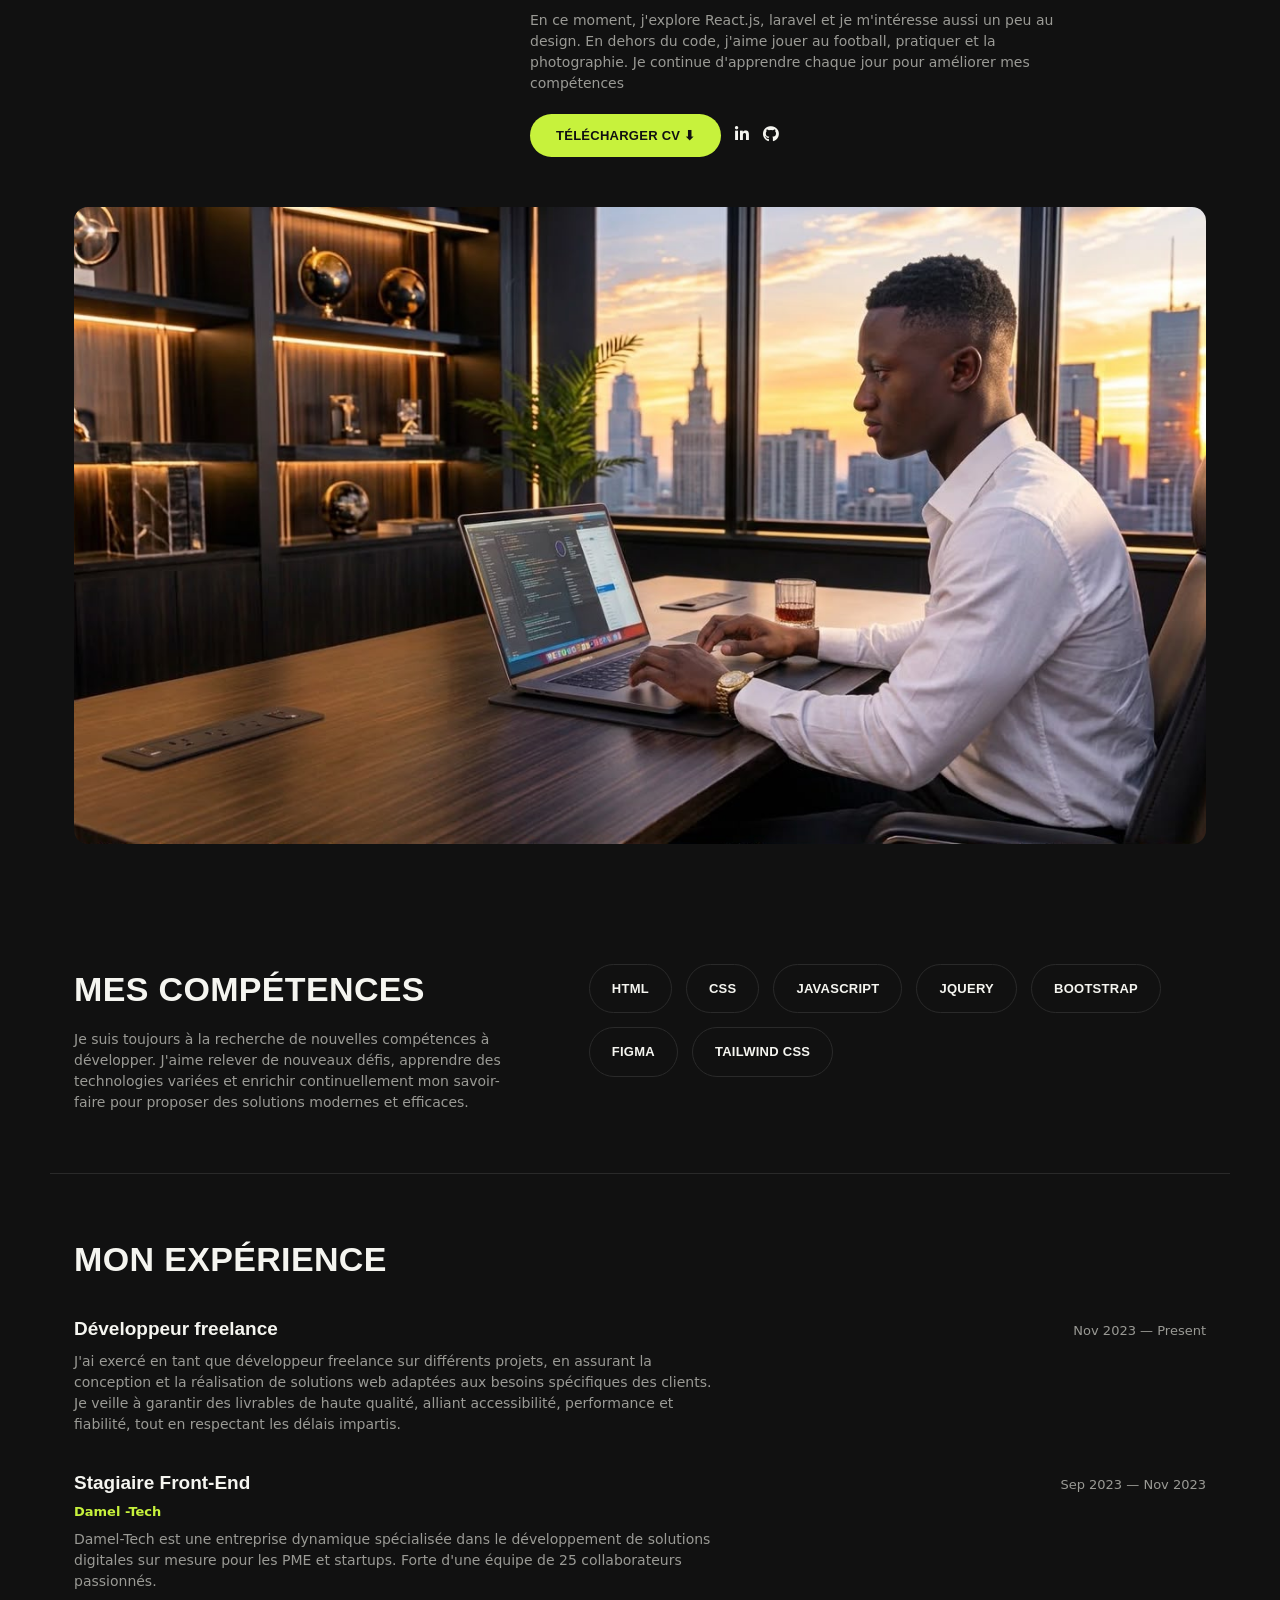
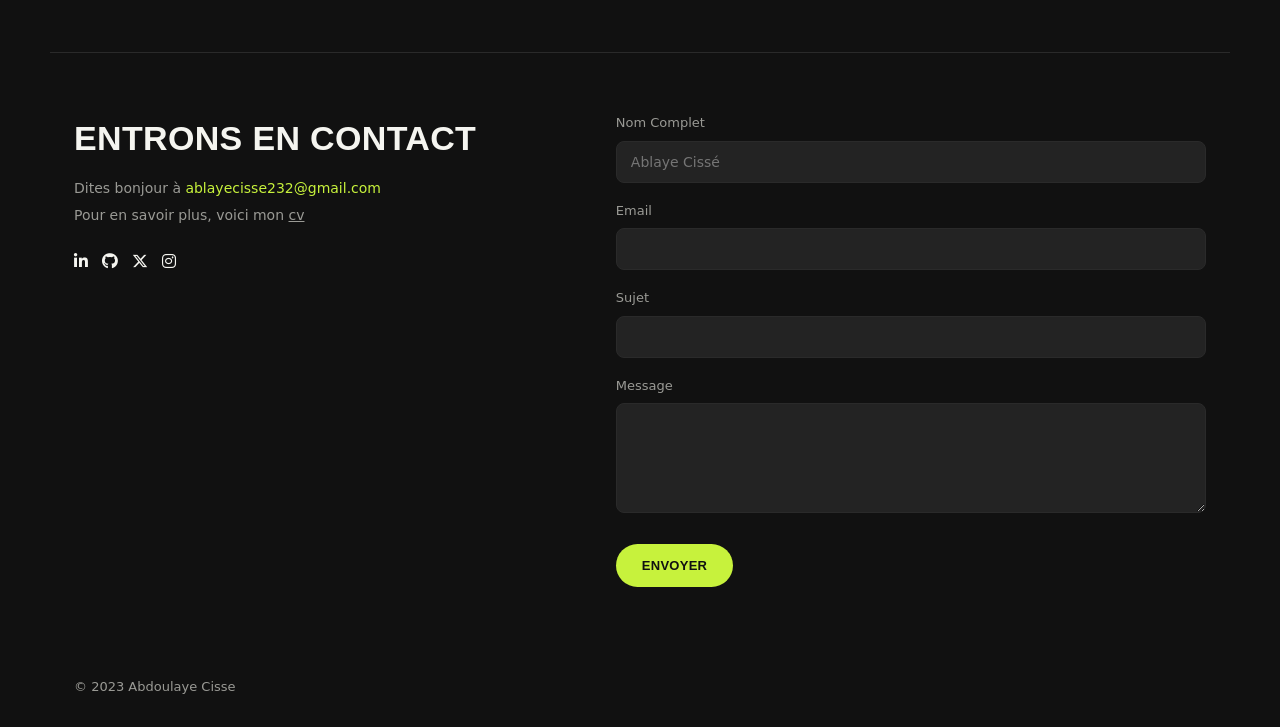
==== commit 8203aef4: "Update index.html" ====
--- a/index.html
+++ b/index.html
@@ -106,7 +106,7 @@
     <p>Je suis développeur front-end basé à Dakar et je recherche des opportunités passionnantes. Avec une formation en génie informatique, j'accorde une grande importance à l'accessibilité dans mes développements. Passionné et curieux, j'aime relever des défis et résoudre des problèmes.</p>
     <p>En ce moment, j'explore React.js, laravel et je m'intéresse aussi un peu au design. En dehors du code, j'aime jouer au football, pratiquer et la photographie. Je continue d'apprendre chaque jour pour améliorer mes compétences</p>
     <div class="about-actions">
-     <button class="btn"><a href="CV.html">TÉLÉCHARGER CV ⬇</a></button>
+      <button class="btn"><a href="CV.html">TÉLÉCHARGER CV ⬇</a></button>
       <a href="#"> <i class="fa-brands fa-linkedin-in"></i> </a>
       <a href="#"> <i class="fa-brands fa-github"></i> </a>
     </div>
@@ -161,7 +161,7 @@
 <section class="section contact" id="contact">
   <div>
     <h2>ENTRONS EN CONTACT</h2>
-    <p>Dites bonjour à <a class="mail" href="mailto:moussandoye@gmail.com">ablayecisse232@gmail.com</a></p>
+    <p>Dites bonjour à <a class="mail" href="mailto:ablayecisse232@gmail.com">ablayecisse232@gmail.com</a></p>
     <p>Pour en savoir plus, voici mon <a href="#" style="text-decoration:underline;">cv</a></p>
     <div class="social-row">
      <a href="#"> <i class="fa-brands fa-linkedin-in"></i> </a>
@@ -173,7 +173,7 @@
   <form onsubmit="return false;">
     <div>
       <label for="name">Nom Complet</label>
-      <input id="name" type="text" placeholder="John Doe">
+      <input id="name" type="text" placeholder="Ablaye Cissé">
     </div>
     <div>
       <label for="email">Email</label>
@@ -193,9 +193,6 @@
 
 
 
-  
-
-
 
 
 <footer>© 2023 Abdoulaye Cisse</footer>
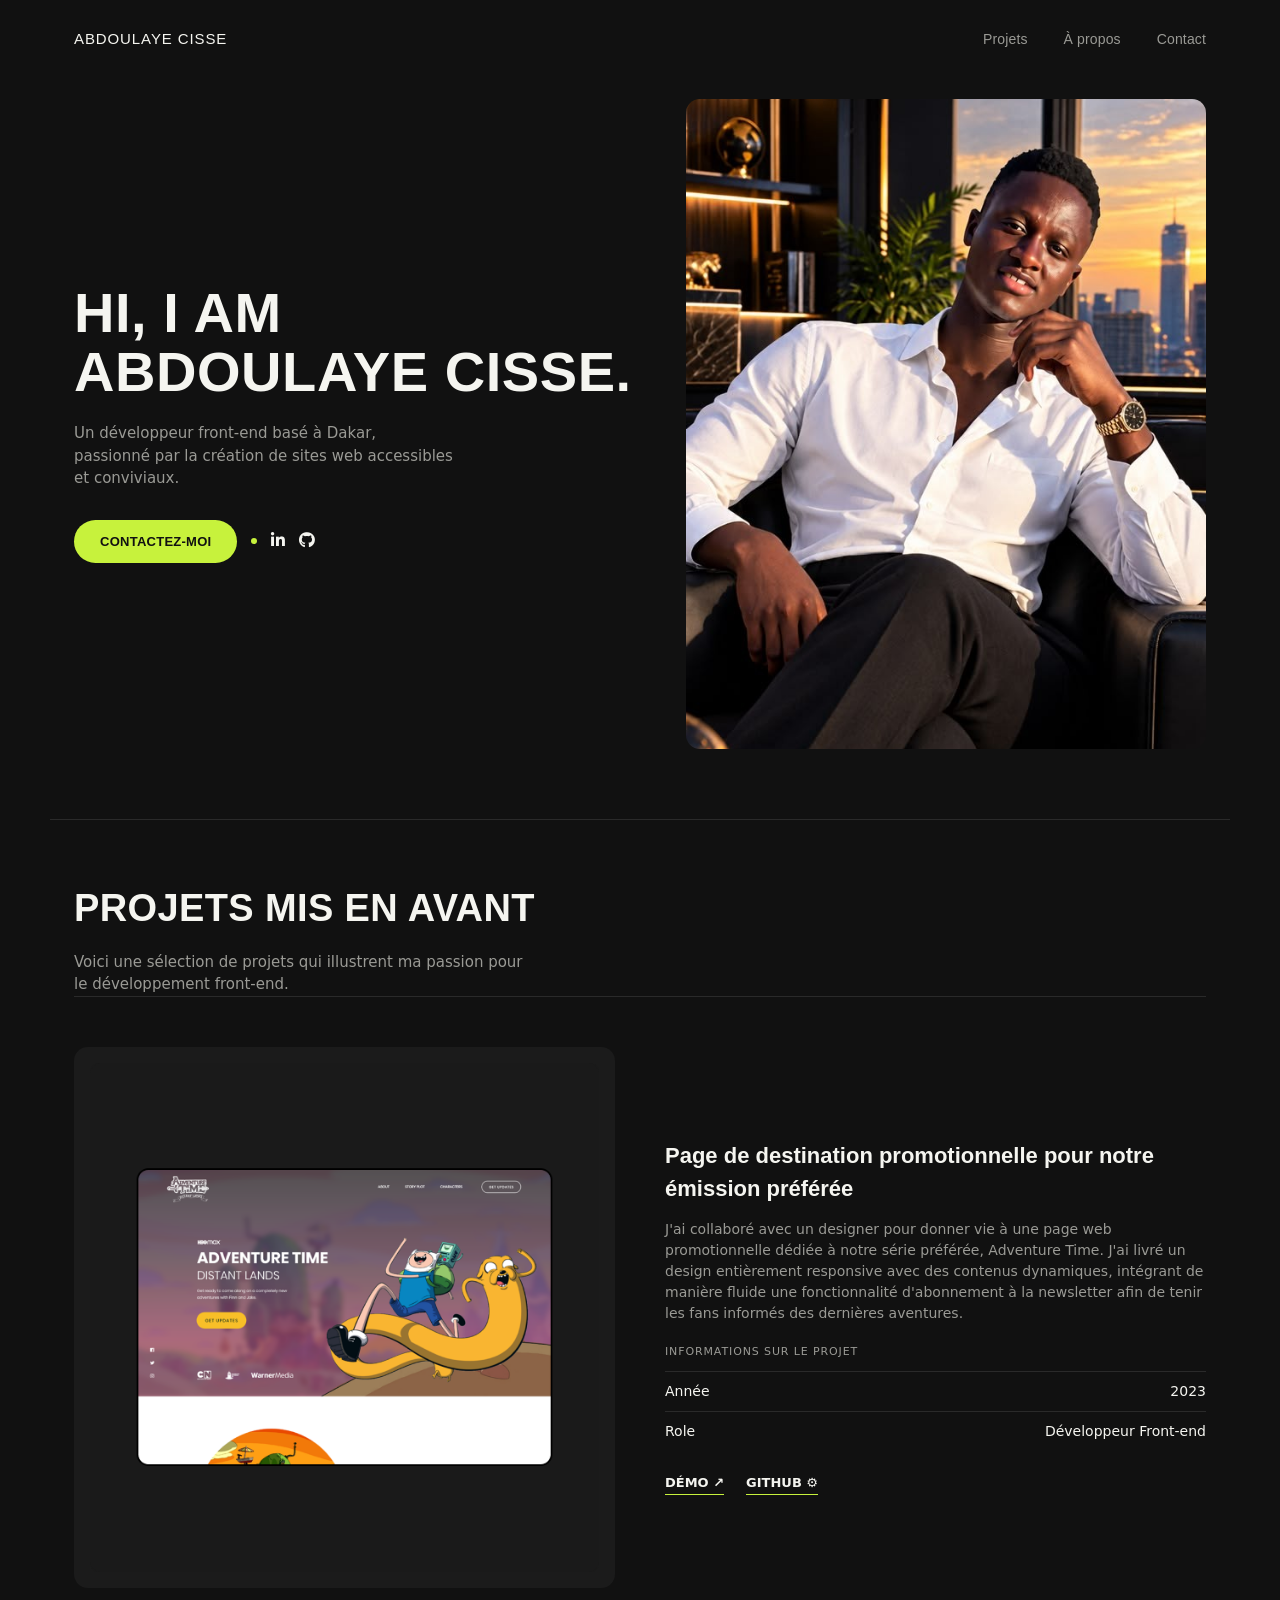
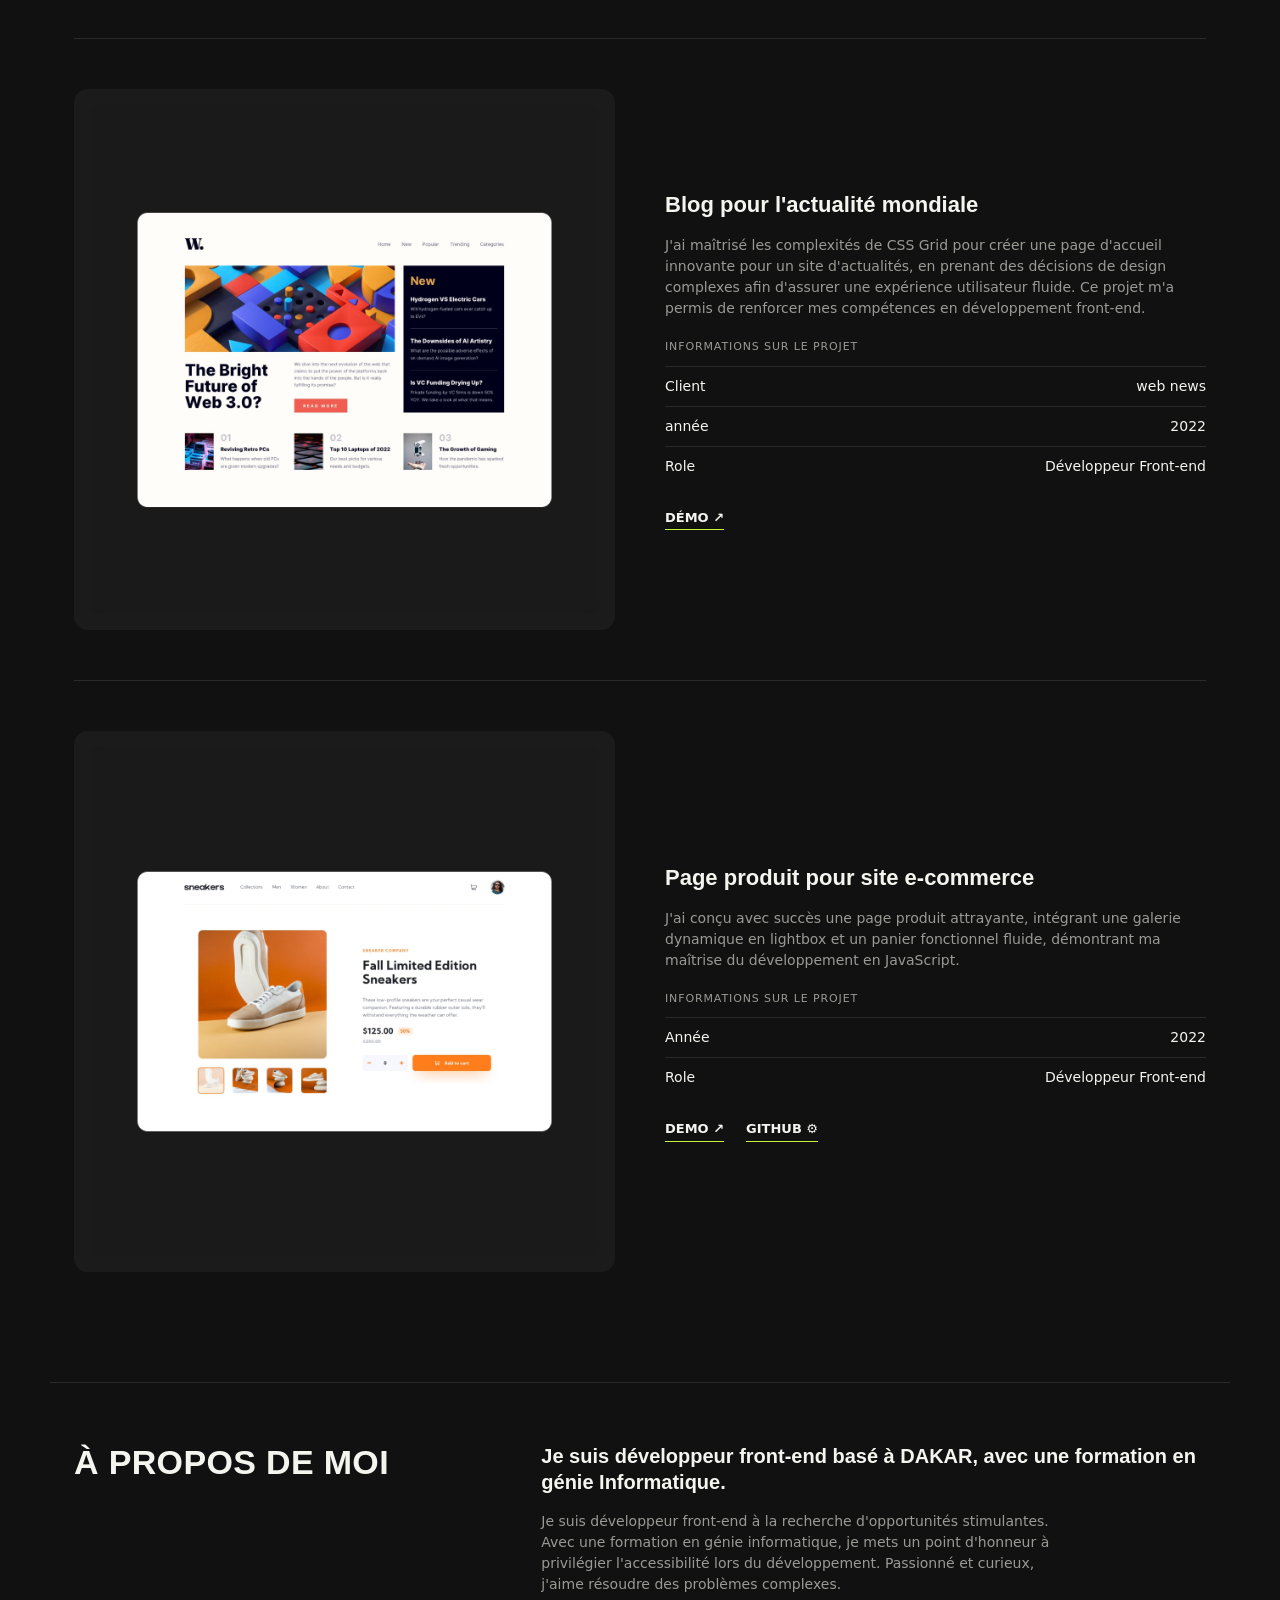
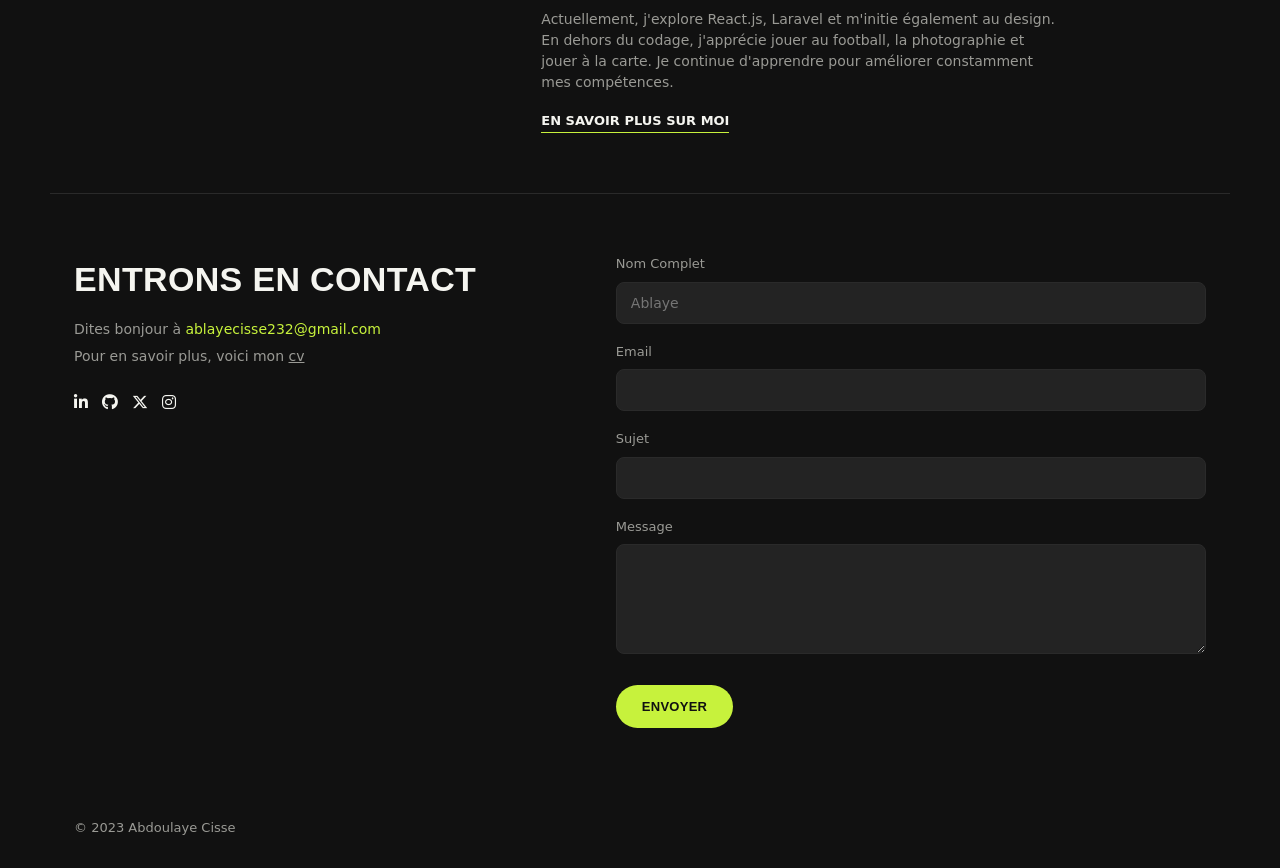
==== commit b2e995d1: "Update index.html" ====
--- a/index.html
+++ b/index.html
@@ -16,7 +16,7 @@
   <div class="brand">ABDOULAYE CISSE</div>
   <nav>
     <a href="#projets">Projets</a>
-    <a href="#À propos">À propos</a>
+    <a href="apropos.html">À propos</a>
     <a href="#contact">Contact</a>
   </nav>
 </header>
@@ -97,62 +97,16 @@
 
 
 
-<section class="about-hero" id="À propos">
-  <div class="about-hero-text">
-    <h1>À PROPOS DE MOI</h1>
-  </div>
-  <div class="about-hero-right">
-    <h2>Je suis développeur front-end basé à DAKAR, avec une formation en génie Informatique.</h2>
-    <p>Je suis développeur front-end basé à Dakar et je recherche des opportunités passionnantes. Avec une formation en génie informatique, j'accorde une grande importance à l'accessibilité dans mes développements. Passionné et curieux, j'aime relever des défis et résoudre des problèmes.</p>
-    <p>En ce moment, j'explore React.js, laravel et je m'intéresse aussi un peu au design. En dehors du code, j'aime jouer au football, pratiquer et la photographie. Je continue d'apprendre chaque jour pour améliorer mes compétences</p>
-    <div class="about-actions">
-      <button class="btn"><a href="CV.html">TÉLÉCHARGER CV ⬇</a></button>
-      <a href="#"> <i class="fa-brands fa-linkedin-in"></i> </a>
-      <a href="#"> <i class="fa-brands fa-github"></i> </a>
-    </div>
-  </div>
-</section>
-
-<div class="about-photo">
-  <img src="photo-apropos.jpeg" alt="Photo de Moussa Ndoye">
-</div>
-
-<section class="section skills">
-  <div class="skills-head">
-    <h2>MES COMPÉTENCES</h2>
-    <p>Je suis toujours à la recherche de nouvelles compétences à développer. J'aime relever de nouveaux défis, apprendre des technologies variées et enrichir continuellement mon savoir-faire pour proposer des solutions modernes et efficaces.</p>
-  </div>
-  <div class="skills-list">
-    <span class="tag">HTML</span>
-    <span class="tag">CSS</span>
-    <span class="tag">JAVASCRIPT</span>
-    <span class="tag">JQUERY</span>
-    <span class="tag">BOOTSTRAP</span>
-    <span class="tag">FIGMA</span>
-    <span class="tag">TAILWIND CSS</span>
-  </div>
-</section>
 
 <hr class="divider">
 
-<section class="section experience">
-  <h2>MON EXPÉRIENCE</h2>
-  <div class="exp-list">
-    <div class="exp-item">
-      <div class="exp-top">
-        <h3>Développeur freelance</h3>
-        <span class="exp-date">Nov 2023 — Present</span>
-      </div>
-      <p>J'ai exercé en tant que développeur freelance sur différents projets, en assurant la conception et la réalisation de solutions web adaptées aux besoins spécifiques des clients. Je veille à garantir des livrables de haute qualité, alliant accessibilité, performance et fiabilité, tout en respectant les délais impartis.</p>
-    </div>
-    <div class="exp-item">
-      <div class="exp-top">
-        <h3>Stagiaire Front-End</h3>
-        <span class="exp-date">Sep 2023 — Nov 2023</span>
-      </div>
-      <div class="exp-company">Damel -Tech</div>
-      <p>Damel-Tech est une entreprise dynamique spécialisée dans le développement de solutions digitales sur mesure pour les PME et startups. Forte d'une équipe de 25 collaborateurs passionnés.</p>
-    </div>
+<section class="section about" id="apropos">
+  <h2>À PROPOS DE MOI</h2>
+  <div class="about-copy">
+    <h3>Je suis développeur front-end basé à DAKAR, avec une formation en génie Informatique.</h3>
+    <p>Je suis développeur front-end à la recherche d'opportunités stimulantes. Avec une formation en génie informatique, je mets un point d'honneur à privilégier l'accessibilité lors du développement. Passionné et curieux, j'aime résoudre des problèmes complexes.</p>
+    <p>Actuellement, j'explore React.js, Laravel et m'initie également au design. En dehors du codage, j'apprécie jouer au football, la photographie et jouer à la carte. Je continue d'apprendre pour améliorer constamment mes compétences.</p>
+    <div class="links"><a href="apropos.html">EN SAVOIR PLUS SUR MOI</a></div>
   </div>
 </section>
 
@@ -162,9 +116,9 @@
   <div>
     <h2>ENTRONS EN CONTACT</h2>
     <p>Dites bonjour à <a class="mail" href="mailto:ablayecisse232@gmail.com">ablayecisse232@gmail.com</a></p>
-    <p>Pour en savoir plus, voici mon <a href="#" style="text-decoration:underline;">cv</a></p>
+    <p>Pour en savoir plus, voici mon <a href="CV.html" style="text-decoration:underline;">cv</a></p>
     <div class="social-row">
-     <a href="#"> <i class="fa-brands fa-linkedin-in"></i> </a>
+      <a href="#"> <i class="fa-brands fa-linkedin-in"></i> </a>
       <a href="#"> <i class="fa-brands fa-github"></i> </a>
      <a href="#"> <i class="fa-brands fa-x-twitter"></i> </a>
       <a href="#"> <i class="fa-brands fa-instagram"></i> </a>
@@ -173,7 +127,7 @@
   <form onsubmit="return false;">
     <div>
       <label for="name">Nom Complet</label>
-      <input id="name" type="text" placeholder="Ablaye Cissé">
+      <input id="name" type="text" placeholder=Ablaye Cissé">
     </div>
     <div>
       <label for="email">Email</label>
@@ -193,8 +147,6 @@
 
 
 
-
-
 <footer>© 2023 Abdoulaye Cisse</footer>
 
 </body>
